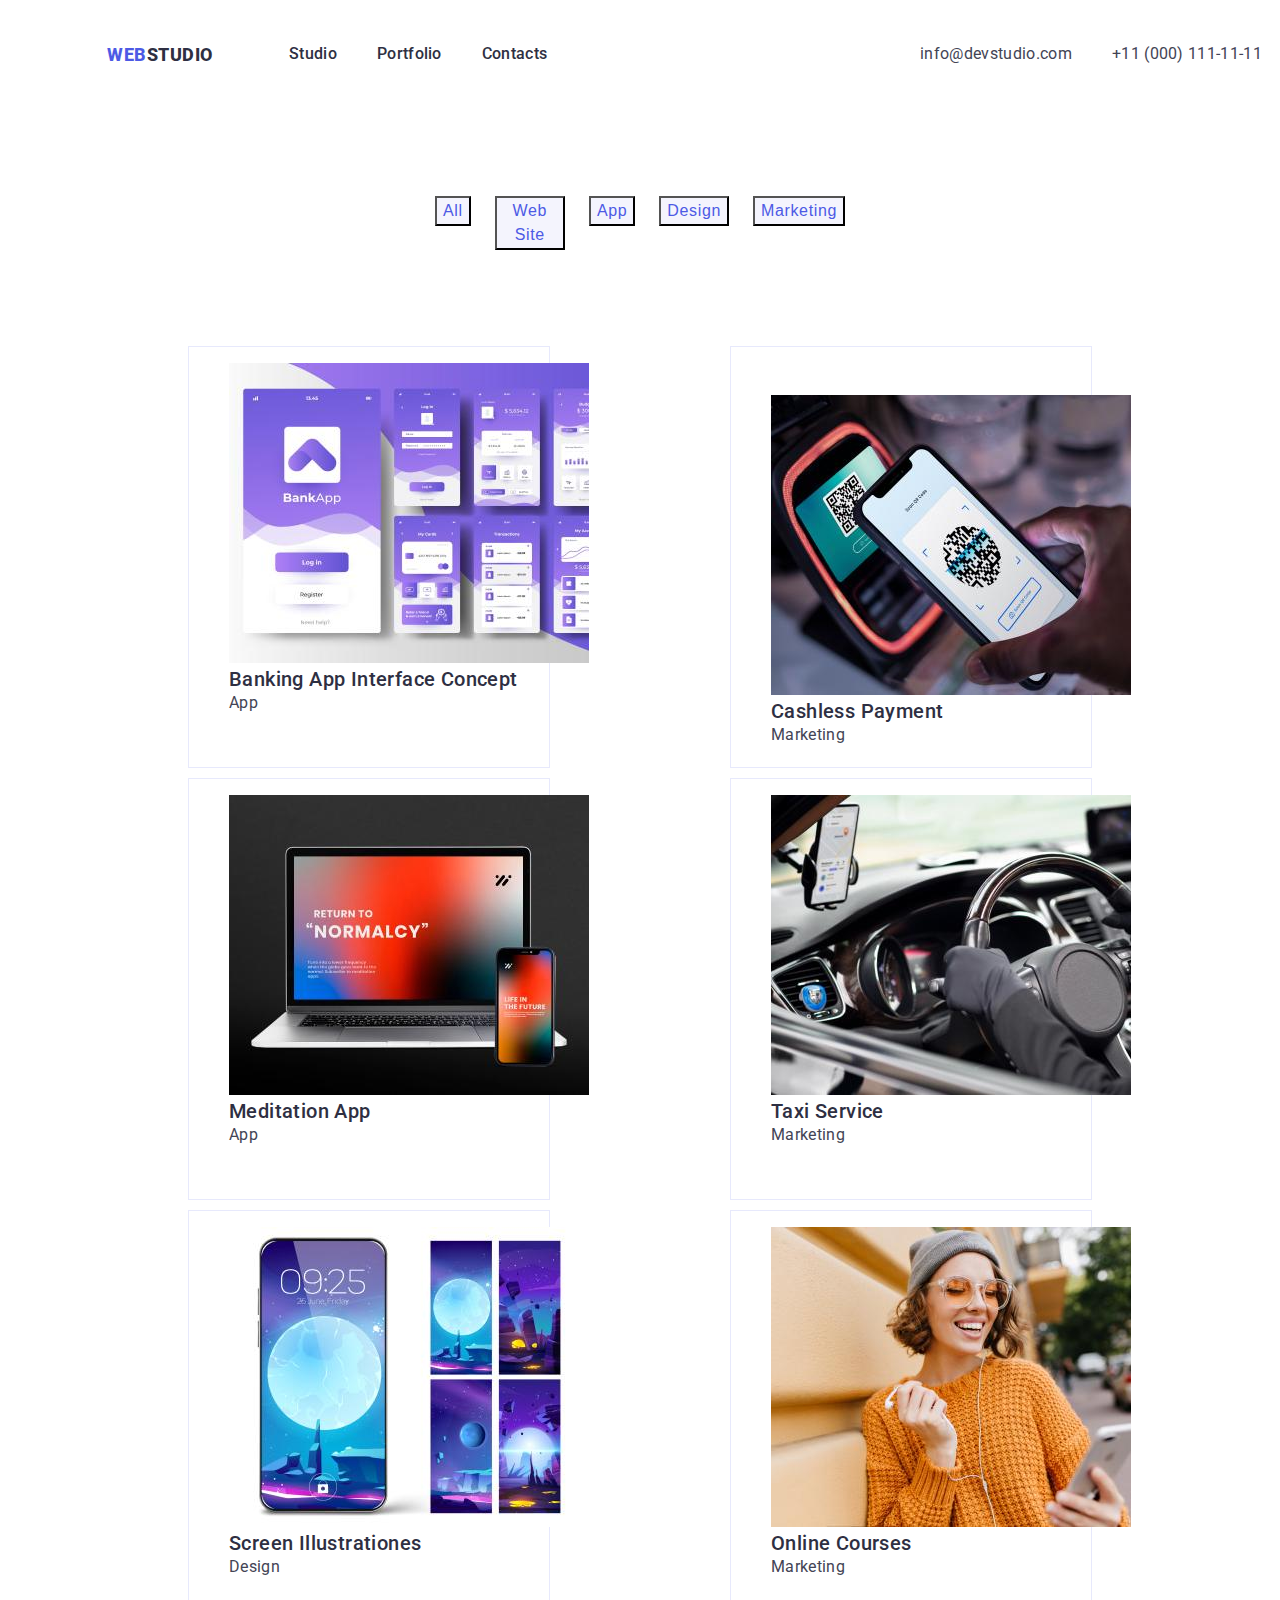
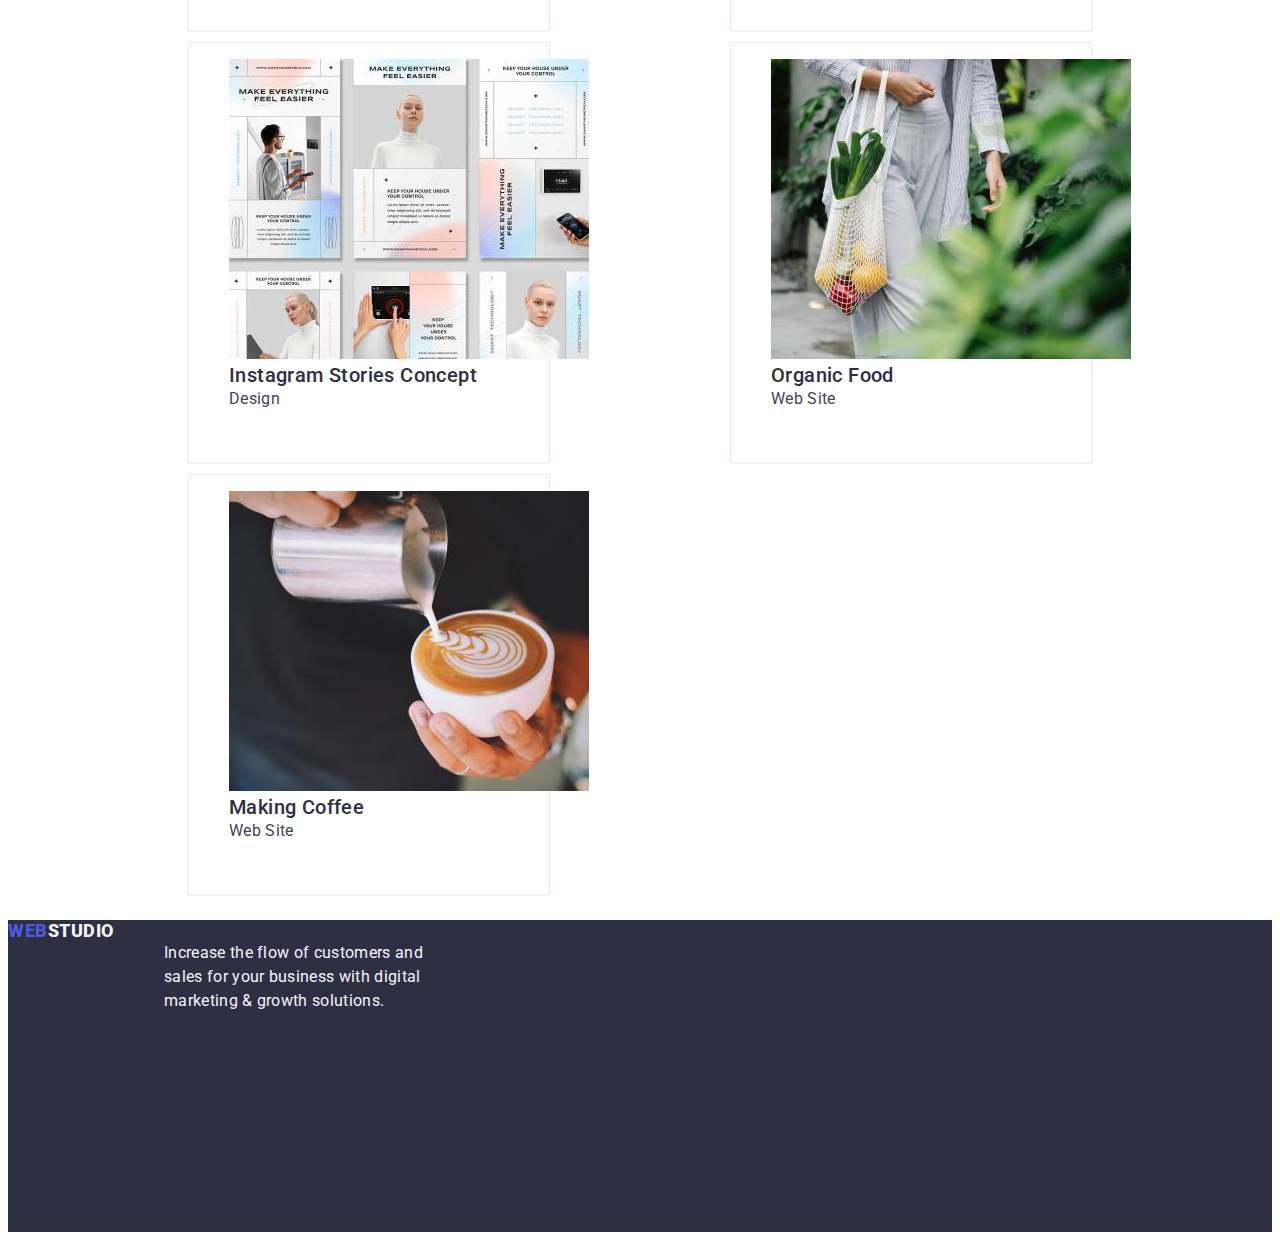
==== portfolio.html @ 7b876e6e "new hw" ====
<!DOCTYPE html>
<html lang="pl">
  <head>
    <meta charset="utf-8" />
    <meta name="description" content="Web Studio Page" />
    <title>WebStudio Portfolio</title>
    <link rel="preconnect" href="https://fonts.googleapis.com" />
    <link rel="preconnect" href="https://fonts.gstatic.com" crossorigin />
    <link
      href="https://fonts.googleapis.com/css2?family=Raleway:wght@800&family=Roboto:wght@400;500;700;900&display=swap"
      rel="stylesheet"
    />
    <link
      rel="stylesheet"
      href="https://cdnjs.cloudflare.com/ajax/libs/modern-normalize/2.0.0/modern-normalize.min.css"
      integrity="sha512-4xo8blKMVCiXpTaLzQSLSw3KFOVPWhm/TRtuPVc4WG6kUgjH6J03IBuG7JZPkcWMxJ5huwaBpOpnwYElP/m6wg=="
      crossorigin="anonymous"
      referrerpolicy="no-referrer"
    />
    <link rel="stylesheet" href="./css/styles.css" />
  </head>
  <body>
    <header class="page-header">
      <nav class="nav">
        <a href="./index.html" class="web-logo">
          <span>Web</span>
          <span class="studio-logo">Studio </span>
        </a>
        <ul class="list">
          <li>
            <a href="./index.html" class="link">Studio</a>
          </li>
          <li>
            <a href="./portfolio.html" class="link">Portfolio</a>
          </li>
          <li><a href="" class="link">Contacts</a></li>
        </ul>
      </nav>
      <nav>
        <ul class="list">
          <li>
            <a
              href="mailto:info@devstudio.com"
              target="_blank"
              class="nav-contact"
              >info@devstudio.com
            </a>
          </li>
          <li>
            <a href="tel:+11(000)1111111" class="nav-contact"
              >+11 (000) 111-11-11</a
            >
          </li>
        </ul>
      </nav>
    </header>
    <main>
      <section>
        <h1 class="main-header-portfolio">Portfolio</h1>
        <ul class="list-portfolio">
          <li>
            <button type="button" class="button-list">All</button>
          </li>
          <li>
            <button type="button" class="button-list">Web Site</button>
          </li>
          <li>
            <button type="button" class="button-list">App</button>
          </li>
          <li>
            <button type="button" class="button-list">Design</button>
          </li>
          <li>
            <button type="button" class="button-list">Marketing</button>
          </li>
        </ul>
      </section>
      <section>
        <h2 class="h2a">A</h2>
        <ul class="titles">
          <li class="cards-portfolio">
            <a href="./portfolio.html" class="link">
              <figure class="figure-portfolio">
                <img
                  src="images/bank-interface.jpg"
                  alt="Banking app interface"
                  width="360"
                  height="300"
                />
                <figcaption>
                  <h3 class="card-title-portfolio">
                    Banking App Interface Concept
                  </h3>
                  <p class="card-description">App</p>
                </figcaption>
              </figure>
            </a>
          </li>
          <li class="cards-portfolio">
            <a href="./portfolio.html" class="link"></a>
            <figure class="figure-portfolio">
              <img
                src="images/qr-scan-on-phone.jpg"
                alt="Qr scan opened in phone"
                width="360"
                height="300"
              />
              <figcaption>
                <h3 class="card-title-portfolio">Cashless Payment</h3>
                <p class="card-description">Marketing</p>
              </figcaption>
            </figure>
          </li>
          <li class="cards-portfolio">
            <a href="./portfolio.html" class="link">
              <figure class="figure-portfolio">
                <img
                  src="images/laptop.jpg"
                  alt="Opened laptop and phone on the same web page"
                  width="360"
                  height="300"
                />
                <figcaption>
                  <h3 class="card-title-portfolio">Meditation App</h3>
                  <p class="card-description">App</p>
                </figcaption>
              </figure>
            </a>
          </li>
          <li class="cards-portfolio">
            <a href="./portfolio.html" class="link">
              <figure class="figure-portfolio">
                <img
                  src="images/driving-wheel.jpg"
                  alt="Driver holding driving wheel and looking on GPS"
                  width="360"
                  height="300"
                />
                <figcaption>
                  <h3 class="card-title-portfolio">Taxi Service</h3>
                  <p class="card-description">Marketing</p>
                </figcaption>
              </figure>
            </a>
          </li>
          <li class="cards-portfolio">
            <a href="./portfolio.html" class="link">
              <figure class="figure-portfolio">
                <img
                  src="images/smartphone-luna.jpg"
                  alt="Some lunar wallpapers on smartphone"
                  width="360"
                  height="300"
                />
                <figcaption>
                  <h3 class="card-title-portfolio">Screen Illustrationes</h3>
                  <p class="card-description">Design</p>
                </figcaption>
              </figure>
            </a>
          </li>
          <li class="cards-portfolio">
            <a href="./portfolio.html" class="link">
              <figure class="figure-portfolio">
                <img
                  src="images/happy-woman.jpg"
                  alt="Happy woman listening to music in earphones on a street"
                  width="360"
                  height="300"
                />
                <figcaption>
                  <h3 class="card-title-portfolio">Online Courses</h3>
                  <p class="card-description">Marketing</p>
                </figcaption>
              </figure>
            </a>
          </li>
          <li class="cards-portfolio">
            <a href="./portfolio.html" class="link">
              <figure class="figure-portfolio">
                <img
                  src="images/house-safety-manual.jpg"
                  alt="Pages from house safety manual"
                  width="360"
                  height="300"
                />
                <figcaption>
                  <h3 class="card-title-portfolio">
                    Instagram Stories Concept
                  </h3>
                  <p class="card-description">Design</p>
                </figcaption>
              </figure>
            </a>
          </li>
          <li class="cards-portfolio">
            <a href="./portfolio.html" class="link">
              <figure class="figure-portfolio">
                <img
                  src="images/shopping-bag.jpg"
                  alt="Woman carrying shopping bag with vegetables"
                  width="360"
                  height="300"
                />
                <figcaption>
                  <h3 class="card-title-portfolio">Organic Food</h3>
                  <p class="card-description">Web Site</p>
                </figcaption>
              </figure>
            </a>
          </li>
          <li class="cards-portfolio">
            <a href="./portfolio.html" class="link">
              <figure class="figure-portfolio">
                <img
                  src="images/latte-art.jpg"
                  alt="Someone making latte art on a coffee"
                  width="360"
                  height="300"
                />
                <figcaption>
                  <h3 class="card-title-portfolio">Making Coffee</h3>
                  <p class="card-description">Web Site</p>
                </figcaption>
              </figure>
            </a>
          </li>
        </ul>
      </section>
    </main>
    <footer class="footer-background">
      <a href="./index.html" class="web-logo-footer"
        >Web<span class="studio-logo-footer">Studio</span>
      </a>
      <p class="footer-text">
        Increase the flow of customers and sales for your business with digital
        marketing & growth solutions.
      </p>
    </footer>
  </body>
</html>
---- css/styles.css ----
:root {
  --primaryfont: "Roboto", sans-serif;
  --primarycolor: #2e2f42;
  --whitecolor: #ffffff;
  --secondarycolor: #4d5ae5;
}
h1,
h2,
h3,
h4,
h5,
h6,
ul,
p {
  margin: 0;
  padding: 0;
  border: 0;
  font-size: 100%;
  font: inherit;
  vertical-align: baseline;
}
body {
  font-family: var(--primaryfont);
  color: #434455;
  background-color: var(--whitecolor);
}
ul,
ol,
a {
  list-style-type: none;
  text-decoration: none;
}
.page-header {
  /*  Making header.page-header a Flex-container and aligning elements  */
  display: flex;
  align-items: center;
  justify-content: space-between;
  padding: 10px;
  border-radius: 4px;
}
.nav .web-logo {
  color: var(--iris, #4d5ae5);
  font-family: "Raleway" sans-serif;
  font-size: 18px;
  font-style: normal;
  font-weight: 800;
  line-height: 21px;
  letter-spacing: 0.54px;
  text-transform: uppercase;
  width: 115px;
}
.studio-logo {
  color: var(--navyblue, #2e2f42);
  font-family: "Raleway" sans-serif;
  font-size: 18px;
  font-style: normal;
  font-weight: 800;
  line-height: 21px;
  letter-spacing: 0.54px;
  text-transform: uppercase;
  width: 71px;
}
.nav .list .link {
  font-family: inherit;
  font-size: 16px;
  line-height: 1.5;
  letter-spacing: 0.02em;
  color: #2e2f42;
  list-style: none;
  text-transform: none;
  font-weight: 500;
  text-decoration: none;
}
.nav .list .link:hover,
.nav .list .link:focus,
.nav .list .link:active {
  color: #404bbf;
}
.adress {
  font-style: normal;
}
.adress .link {
  font-size: 16px;
  line-height: 1.5;
  letter-spacing: 0.02em;
  color: inherit;
}
.adress .list .link:hover,
.adress .list .link:focus,
.adress .list .link:active {
  color: #404bbf;
}
.front-page {
  background-color: var(--primarycolor);
}
.header-main {
  color: var(--whitecolor);
  font-size: 56px;
  font-weight: 700;
  line-height: 1.07;
  letter-spacing: 0.02em;
  text-align: center;
}
.button {
  background-color: var(--secondarycolor);
  color: var(--whitecolor);
  font-size: 16px;
  font-weight: 500;
  line-height: 1.5;
  letter-spacing: 0.04em;
  cursor: pointer;
  font-family: "Roboto", sans-serif;
}
.button:hover,
.button:focus {
  background-color: #404bbf;
}
.card-title {
  color: var(--primarycolor);
  font-size: 20px;
  font-weight: 500;
  line-height: 1.2;
  letter-spacing: 0.02em;
}
.card-description {
  color: #434455;
  font-size: 16px;
  line-height: 1.5;
  letter-spacing: 0.02em;
}
.header-2 {
  color: var(--primarycolor);
  font-size: 36px;
  font-weight: 700;
  line-height: 1.11;
  letter-spacing: 0.02em;
  text-align: center;
  text-transform: capitalize;
}
.background-team {
  background-color: #f4f4fd;
}
.name {
  color: var(--navyblue, #2e2f42);
  text-align: center;
  font-family: "Roboto" sans-serif;
  font-size: 20px;
  font-style: normal;
  font-weight: 500;
  line-height: 24px;
  letter-spacing: 0.4px;
}
.description {
  color: var(--slate, #434455);
  text-align: center;
  font-family: "Roboto" sans-serif;
  font-size: 16px;
  font-style: normal;
  font-weight: 400;
  line-height: 24px;
  letter-spacing: 0.32px;
}
.list-image {
  background-color: #ffffff;
}
.footer-background {
  background-color: var(--primarycolor);
}
.web-logo-footer {
  color: var(--iris, #4d5ae5);
  font-family: "Raleway" sans-serif;
  font-size: 18px;
  font-style: normal;
  font-weight: 800;
  line-height: 21px;
  letter-spacing: 0.54px;
  text-transform: uppercase;
}
.studio-logo-footer {
  color: var(--cloud, #f4f4fd);
  font-family: "Raleway" sans-serif;
  font-size: 18px;
  font-style: normal;
  font-weight: 800;
  line-height: 21px;
  letter-spacing: 0.54px;
  text-transform: uppercase;
}
.footer-text {
  color: var(--cloud, #f4f4fd);
  font-family: "Roboto" sans-serif;
  font-size: 16px;
  font-style: normal;
  font-weight: 400;
  line-height: 24px;
  letter-spacing: 0.32px;
}
.button-list {
  background-color: #f4f4fd;
  color: var(--secondarycolor);
  text-align: center;
  font-weight: 500;
  font-size: 16px;
  line-height: 1.5;
  letter-spacing: 0.04em;
  cursor: pointer;
  font-family: "Roboto" sans-serif;
}
.button-list:hover,
.button-list:focus,
.button-list:active {
  background-color: #404bbf;
  color: var(--whitecolor);
}
.list .link {
  text-decoration: none;
  color: inherit;
}
.card-title-portfolio {
  color: var(--navyblue, #2e2f42);
  font-family: "Roboto" sans-serif;
  font-size: 20px;
  font-style: normal;
  font-weight: 500;
  line-height: 24px;
  letter-spacing: 0.4px;
}
.nav-contact {
  color: var(--slate, #434455);
  font-family: Roboto;
  font-size: 16px;
  font-style: normal;
  font-weight: 400;
  line-height: 24px;
  letter-spacing: 0.32px;
}
.nav-contact:hover {
  background-color: #404bbf;
  color: var(--whitecolor);
}

.list {
  display: inline-flex;
  align-items: flex-start;
  gap: 40px;
}
.cointainer {
  width: 1440px;
  margin: 0 auto;
  padding: 0 15px;
}
header {
  display: flex;
  max-width: 1440px;
  height: 72px;
  justify-content: center;
  align-items: center;
  flex-shrink: 0;
}
.web-logo {
  display: flex;
  justify-content: flex-end;
  align-items: baseline;
  width: 44px;
  padding-top: 24px;
  padding-bottom: 24px;
}
.studio-logo {
  display: flex;
  justify-content: flex-start;
  align-items: baseline;
  width: 71px;
  padding-top: 24px;
  padding-bottom: 24px;
  margin-right: 76px;
}
.nav {
  display: flex;
  align-items: center;
  justify-content: space-between;
  flex-wrap: nowrap;
  height: 24px;
  align-items: center;
  flex-shrink: 0;
  margin-left: 156px;
}
.cards {
  display: flex;
  align-items: center;
  justify-content: flex-start;
  flex-wrap: nowrap;
  margin-left: 76px;
  margin-right: 332px;
}
.nav-contact {
  display: flex;
  align-items: center;
  justify-content: space-between;
  flex-wrap: nowrap;
}

.header-main {
  display: flex;
  width: 496px;
  text-align: center;
  justify-content: center;
  flex-wrap: nowrap;
  align-items: center;
  margin-left: 472px;
  margin-right: 472px;
  padding-top: 188px;
}
.button {
  display: inline-flex;
  padding: 16px 32px;
  align-items: flex-start;
  box-shadow: 0px 4px 4px 0px rgba(0, 0, 0, 0.15);
  margin: 48px 635px 188px 636px;
}
.features {
  width: 1128px;
  height: 104px;
  flex-shrink: 0;
  margin: 120px 156px;
}
.card-title {
  display: flex;
  width: 264px;
  flex-direction: column;
  align-items: flex-start;
  gap: 8px;
}
.header {
  display: flex;
  width: auto;
  height: auto;
  justify-content: center;
  align-items: center;
  flex-shrink: 0;
}
.front-page {
  width: 100%;
  height: 600px;
  flex-shrink: 0;
}
.footer-background {
  width: auto;
  height: 312px;
  flex-shrink: 0;
}
.card-title {
  display: flex;
  width: 264px;
  flex-direction: column;
  align-items: flex-start;
  gap: 8px;
  padding: 24px;
  margin: auto;
}
.midle-section {
  margin: 120px 156px;
}
.header-2 {
  display: flex;
  justify-content: center;
  align-items: center;
  margin-top: 120px;
  margin-bottom: 72px;
}
.items {
  display: inline-flex;
  flex-direction: column;
  align-items: flex-start;
  margin: auto;
}
.img {
  padding: 24px;
}
.card-image {
  display: inline-flex;
  padding-bottom: 0px;
  flex-direction: column;
  justify-content: center;
  align-items: center;
  width: auto;
  gap: 32px;
  margin-top: 72px;
  margin-bottom: 120px;
}

.footer-text {
  width: 264px;
  margin-left: 156px;
  display: flex;
  height: auto;
  justify-content: flex-start;
  align-items: flex-start;
}

.main-header-portfolio {
  display: none;
}
.list-portfolio {
  display: inline-flex;
  align-items: flex-start;
  gap: 24px;
  margin: 96px 427px 72px;
}
.h2a {
  display: none;
}

ul.titles {
  display: flex;
  flex-wrap: wrap;
  gap: 10px;
  margin-left: 156px;
  margin-right: 156px;
  justify-content: space-between;
  padding: 24px;
  align-content: space-between;
}
.cards-portfolio {
  display: flex;
  width: 360px;
  height: 420px;
  padding-bottom: 0px;
  flex-direction: column;
  align-items: flex-start;
  flex-wrap: wrap;
  gap: 32px;
  flex-basis: ((100% - 24px)/3);
  flex-shrink: 0;
  border: 1px solid var(--cornflower, #e7e9fc);
  background: var(--white, #fff);
}
.figure-portfolio {
  justify-content: center;
  align-items: flex-start;
}
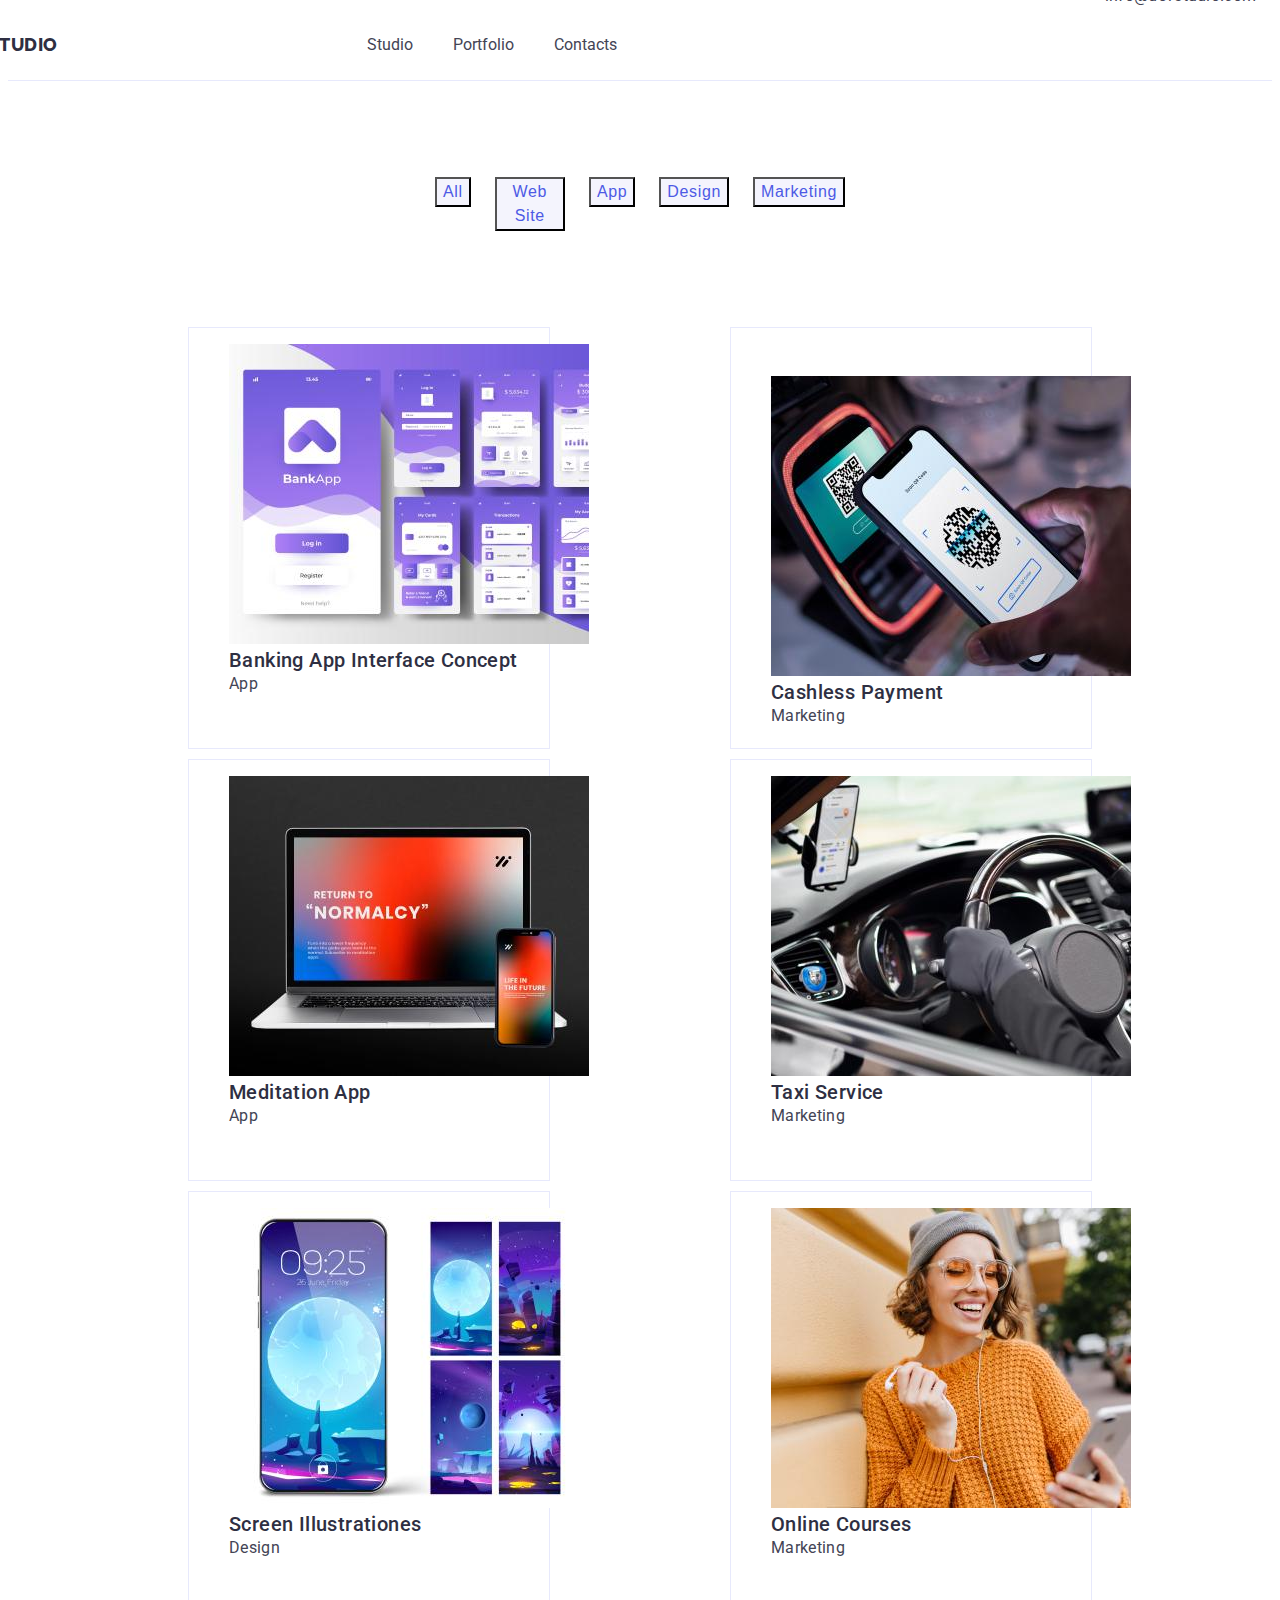
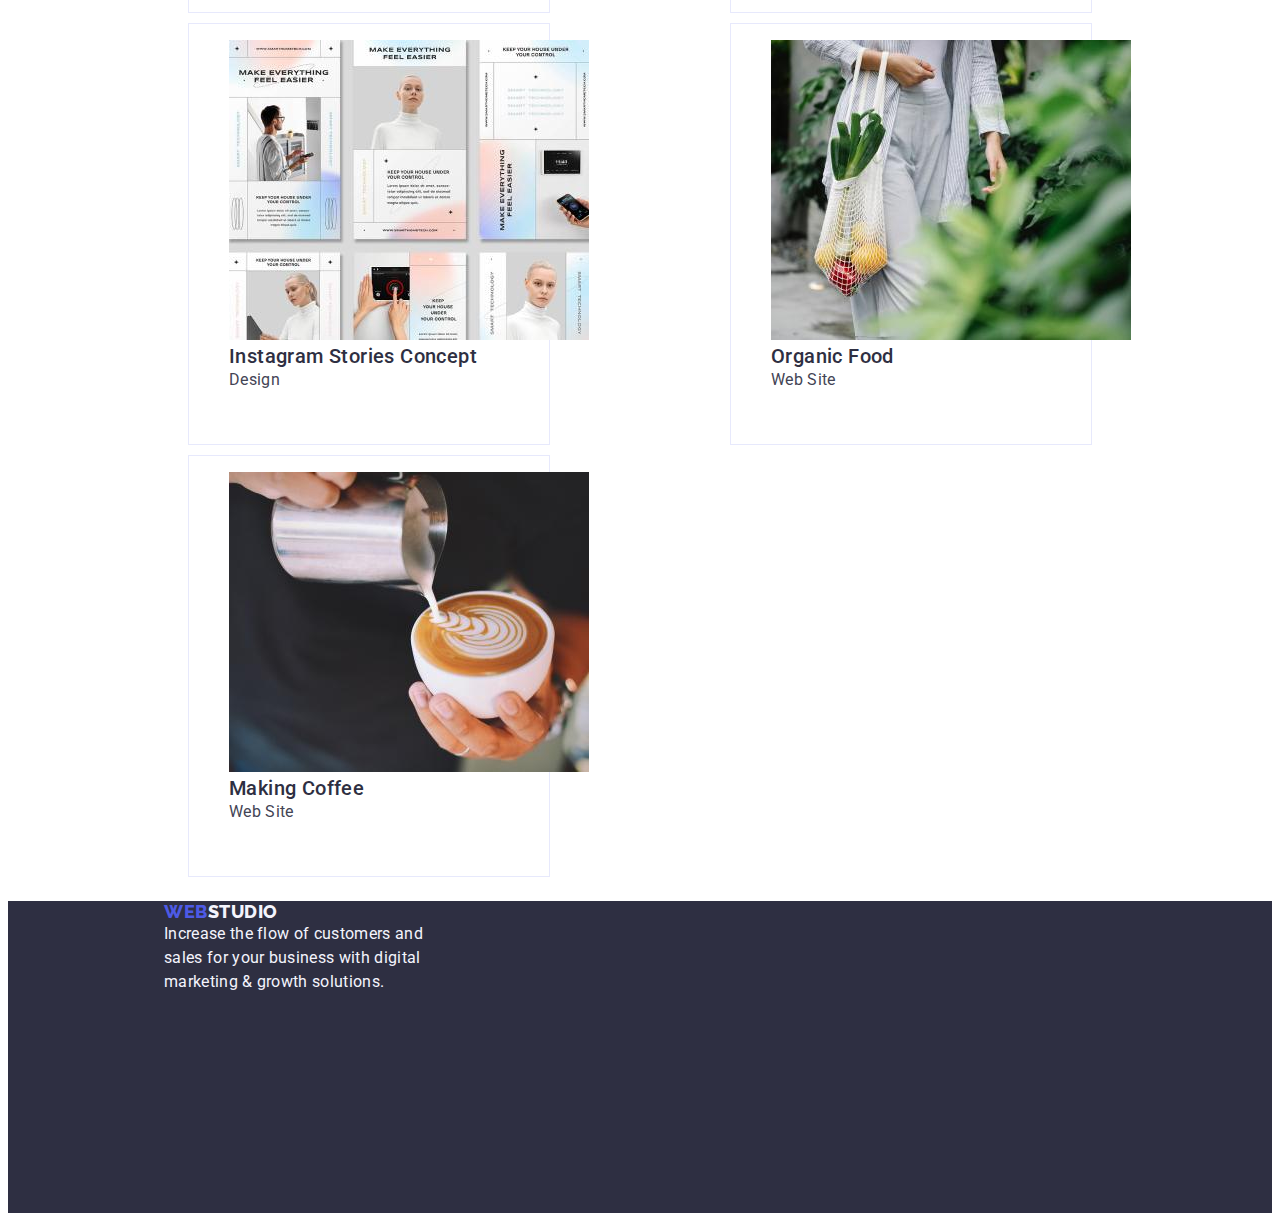
==== commit 79b5a1a6: "new hw" ====
--- a/portfolio.html
+++ b/portfolio.html
@@ -20,39 +20,45 @@
     <link rel="stylesheet" href="./css/styles.css" />
   </head>
   <body>
-    <header class="page-header">
-      <nav class="nav">
-        <a href="./index.html" class="web-logo">
-          <span>Web</span>
-          <span class="studio-logo">Studio </span>
-        </a>
-        <ul class="list">
-          <li>
-            <a href="./index.html" class="link">Studio</a>
-          </li>
-          <li>
-            <a href="./portfolio.html" class="link">Portfolio</a>
-          </li>
-          <li><a href="" class="link">Contacts</a></li>
-        </ul>
-      </nav>
-      <nav>
-        <ul class="list">
-          <li>
-            <a
-              href="mailto:info@devstudio.com"
-              target="_blank"
-              class="nav-contact"
-              >info@devstudio.com
-            </a>
-          </li>
-          <li>
-            <a href="tel:+11(000)1111111" class="nav-contact"
-              >+11 (000) 111-11-11</a
-            >
-          </li>
-        </ul>
-      </nav>
+    <header>
+      <div class="container-page-header">
+        <address>
+        <nav class="nav">
+          <a href="./index.html" class="web-logo"
+            ><span>Web</span>
+            <span class="studio-logo">Studio </span>
+          </a>
+          </div>
+          
+          <div class="cards">
+          <ul class="list">
+            <li>
+              <a href="./index.html" class="link">Studio</a>
+            </li>
+            <li>
+              <a href="./portfolio.html" class="link">Portfolio</a>
+            </li>
+            <li><a href="" class="link">Contacts</a></li>
+          </ul>
+          </div>
+        </nav>
+          <ul class="list">
+            <li>
+              <a
+                href="mailto:info@devstudio.com"
+                target="_blank"
+                class="nav-contact"
+                >info@devstudio.com
+              </a>
+            </li>
+            <li>
+              <a href="tel:+11(000)1111111" class="nav-contact"
+                >+11 (000) 111-11-11</a
+              >
+            </li>
+          </ul>
+        </div>
+      </address>
     </header>
     <main>
       <section>
--- a/css/styles.css
+++ b/css/styles.css
@@ -30,35 +30,38 @@
   list-style-type: none;
   text-decoration: none;
 }
+header {
+  display: flex;
+  height: 72px;
+  justify-content: center;
+  align-items: center;
+  flex-shrink: 0;
+  border-bottom: 1px solid #e7e9fc;
+}
 .page-header {
-  /*  Making header.page-header a Flex-container and aligning elements  */
   display: flex;
   align-items: center;
   justify-content: space-between;
-  padding: 10px;
-  border-radius: 4px;
 }
 .nav .web-logo {
   color: var(--iris, #4d5ae5);
-  font-family: "Raleway" sans-serif;
+  font-family: "Raleway", sans-serif;
   font-size: 18px;
   font-style: normal;
   font-weight: 800;
-  line-height: 21px;
+  line-height: 1.5;
   letter-spacing: 0.54px;
   text-transform: uppercase;
-  width: 115px;
 }
 .studio-logo {
   color: var(--navyblue, #2e2f42);
-  font-family: "Raleway" sans-serif;
+  font-family: "Raleway", sans-serif;
   font-size: 18px;
   font-style: normal;
   font-weight: 800;
-  line-height: 21px;
+  line-height: 1.5;
   letter-spacing: 0.54px;
   text-transform: uppercase;
-  width: 71px;
 }
 .nav .list .link {
   font-family: inherit;
@@ -143,7 +146,7 @@
 .name {
   color: var(--navyblue, #2e2f42);
   text-align: center;
-  font-family: "Roboto" sans-serif;
+  font-family: "Roboto", sans-serif;
   font-size: 20px;
   font-style: normal;
   font-weight: 500;
@@ -153,7 +156,7 @@
 .description {
   color: var(--slate, #434455);
   text-align: center;
-  font-family: "Roboto" sans-serif;
+  font-family: "Roboto", sans-serif;
   font-size: 16px;
   font-style: normal;
   font-weight: 400;
@@ -168,17 +171,18 @@
 }
 .web-logo-footer {
   color: var(--iris, #4d5ae5);
-  font-family: "Raleway" sans-serif;
+  font-family: "Raleway", sans-serif;
   font-size: 18px;
   font-style: normal;
   font-weight: 800;
   line-height: 21px;
   letter-spacing: 0.54px;
   text-transform: uppercase;
+  margin-left: 156px;
 }
 .studio-logo-footer {
   color: var(--cloud, #f4f4fd);
-  font-family: "Raleway" sans-serif;
+  font-family: "Raleway", sans-serif;
   font-size: 18px;
   font-style: normal;
   font-weight: 800;
@@ -188,7 +192,7 @@
 }
 .footer-text {
   color: var(--cloud, #f4f4fd);
-  font-family: "Roboto" sans-serif;
+  font-family: "Roboto", sans-serif;
   font-size: 16px;
   font-style: normal;
   font-weight: 400;
@@ -235,35 +239,23 @@
   letter-spacing: 0.32px;
 }
 .nav-contact:hover {
-  background-color: #404bbf;
-  color: var(--whitecolor);
+  color: #404bbf;
 }
 
 .list {
-  display: inline-flex;
-  align-items: flex-start;
+  display: flex;
   gap: 40px;
-}
-.cointainer {
-  width: 1440px;
+  margin-left: 156px;
+}
+.container {
+  width: 1158px;
   margin: 0 auto;
   padding: 0 15px;
 }
-header {
-  display: flex;
-  max-width: 1440px;
-  height: 72px;
-  justify-content: center;
-  align-items: center;
-  flex-shrink: 0;
-}
+
 .web-logo {
   display: flex;
-  justify-content: flex-end;
   align-items: baseline;
-  width: 44px;
-  padding-top: 24px;
-  padding-bottom: 24px;
 }
 .studio-logo {
   display: flex;
@@ -277,12 +269,6 @@
 .nav {
   display: flex;
   align-items: center;
-  justify-content: space-between;
-  flex-wrap: nowrap;
-  height: 24px;
-  align-items: center;
-  flex-shrink: 0;
-  margin-left: 156px;
 }
 .cards {
   display: flex;
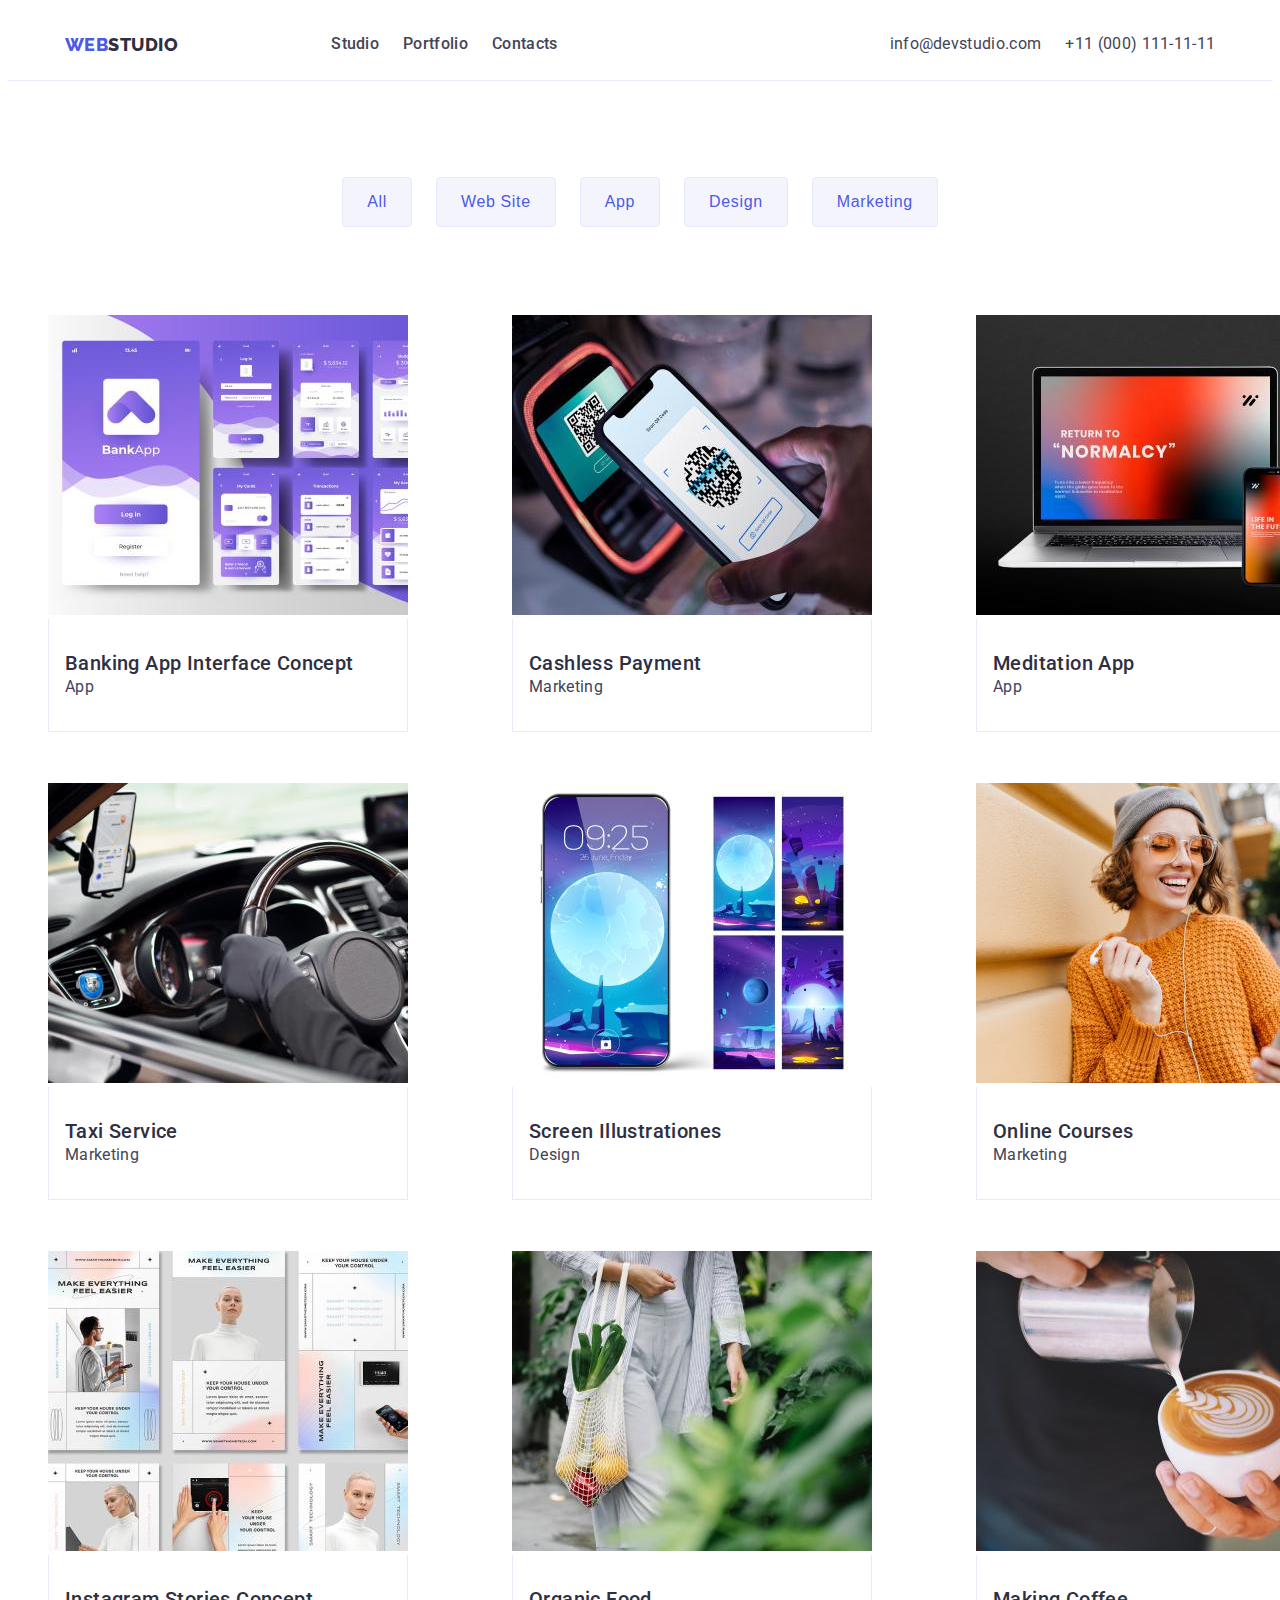
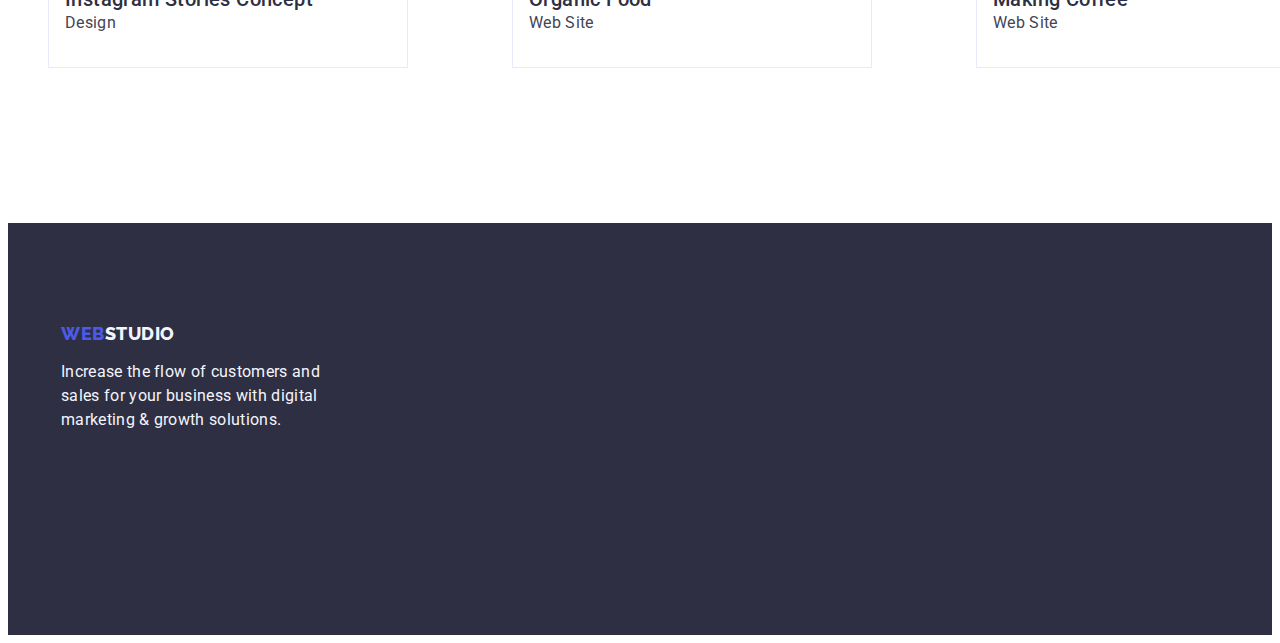
==== commit 69c181d3: "new hw" ====
--- a/portfolio.html
+++ b/portfolio.html
@@ -63,29 +63,30 @@
     <main>
       <section>
         <h1 class="main-header-portfolio">Portfolio</h1>
+        <div class="container">
         <ul class="list-portfolio">
           <li>
-            <button type="button" class="button-list">All</button>
-          </li>
-          <li>
-            <button type="button" class="button-list">Web Site</button>
-          </li>
-          <li>
-            <button type="button" class="button-list">App</button>
-          </li>
-          <li>
-            <button type="button" class="button-list">Design</button>
-          </li>
-          <li>
-            <button type="button" class="button-list">Marketing</button>
+            <button type="button" class="button-list-portfolio">All</button>
+          </li>
+          <li>
+            <button type="button" class="button-list-portfolio">Web Site</button>
+          </li>
+          <li>
+            <button type="button" class="button-list-portfolio">App</button>
+          </li>
+          <li>
+            <button type="button" class="button-list-portfolio">Design</button>
+          </li>
+          <li>
+            <button type="button" class="button-list-portfolio">Marketing</button>
           </li>
         </ul>
+        </div>
       </section>
-      <section>
+      <section class="images-portfolio">
         <h2 class="h2a">A</h2>
         <ul class="titles">
           <li class="cards-portfolio">
-            <a href="./portfolio.html" class="link">
               <figure class="figure-portfolio">
                 <img
                   src="images/bank-interface.jpg"
@@ -94,16 +95,16 @@
                   height="300"
                 />
                 <figcaption>
+                  <div class="project-names">
                   <h3 class="card-title-portfolio">
                     Banking App Interface Concept
                   </h3>
                   <p class="card-description">App</p>
-                </figcaption>
-              </figure>
-            </a>
-          </li>
-          <li class="cards-portfolio">
-            <a href="./portfolio.html" class="link"></a>
+                  </div>
+                </figcaption>
+              </figure>
+          </li>
+          <li class="cards-portfolio">
             <figure class="figure-portfolio">
               <img
                 src="images/qr-scan-on-phone.jpg"
@@ -112,13 +113,14 @@
                 height="300"
               />
               <figcaption>
+                <div class="project-names">
                 <h3 class="card-title-portfolio">Cashless Payment</h3>
                 <p class="card-description">Marketing</p>
+                </div>
               </figcaption>
             </figure>
           </li>
           <li class="cards-portfolio">
-            <a href="./portfolio.html" class="link">
               <figure class="figure-portfolio">
                 <img
                   src="images/laptop.jpg"
@@ -127,14 +129,16 @@
                   height="300"
                 />
                 <figcaption>
+                  <div class="project-names">
                   <h3 class="card-title-portfolio">Meditation App</h3>
                   <p class="card-description">App</p>
-                </figcaption>
-              </figure>
-            </a>
-          </li>
-          <li class="cards-portfolio">
-            <a href="./portfolio.html" class="link">
+                  </div>
+                </figcaption>
+              </figure>
+          </li>
+          </ul>
+          <ul class="titles">
+          <li class="cards-portfolio">
               <figure class="figure-portfolio">
                 <img
                   src="images/driving-wheel.jpg"
@@ -143,14 +147,14 @@
                   height="300"
                 />
                 <figcaption>
+                  <div class="project-names">
                   <h3 class="card-title-portfolio">Taxi Service</h3>
                   <p class="card-description">Marketing</p>
-                </figcaption>
-              </figure>
-            </a>
-          </li>
-          <li class="cards-portfolio">
-            <a href="./portfolio.html" class="link">
+                  </div>
+                </figcaption>
+              </figure>
+          </li>
+          <li class="cards-portfolio">
               <figure class="figure-portfolio">
                 <img
                   src="images/smartphone-luna.jpg"
@@ -159,14 +163,14 @@
                   height="300"
                 />
                 <figcaption>
+                  <div class="project-names">
                   <h3 class="card-title-portfolio">Screen Illustrationes</h3>
                   <p class="card-description">Design</p>
-                </figcaption>
-              </figure>
-            </a>
-          </li>
-          <li class="cards-portfolio">
-            <a href="./portfolio.html" class="link">
+                  </div>
+                </figcaption>
+              </figure>
+          </li>
+          <li class="cards-portfolio">
               <figure class="figure-portfolio">
                 <img
                   src="images/happy-woman.jpg"
@@ -175,14 +179,16 @@
                   height="300"
                 />
                 <figcaption>
+                  <div class="project-names">
                   <h3 class="card-title-portfolio">Online Courses</h3>
                   <p class="card-description">Marketing</p>
-                </figcaption>
-              </figure>
-            </a>
-          </li>
-          <li class="cards-portfolio">
-            <a href="./portfolio.html" class="link">
+                  </div>
+                </figcaption>
+              </figure>
+          </li>
+          </ul>
+          <ul class="titles">
+          <li class="cards-portfolio">
               <figure class="figure-portfolio">
                 <img
                   src="images/house-safety-manual.jpg"
@@ -191,16 +197,16 @@
                   height="300"
                 />
                 <figcaption>
+                  <div class="project-names">
                   <h3 class="card-title-portfolio">
                     Instagram Stories Concept
                   </h3>
                   <p class="card-description">Design</p>
-                </figcaption>
-              </figure>
-            </a>
-          </li>
-          <li class="cards-portfolio">
-            <a href="./portfolio.html" class="link">
+                  </div>
+                </figcaption>
+              </figure>
+          </li>
+          <li class="cards-portfolio">
               <figure class="figure-portfolio">
                 <img
                   src="images/shopping-bag.jpg"
@@ -209,14 +215,14 @@
                   height="300"
                 />
                 <figcaption>
+                  <div class="project-names">
                   <h3 class="card-title-portfolio">Organic Food</h3>
                   <p class="card-description">Web Site</p>
-                </figcaption>
-              </figure>
-            </a>
-          </li>
-          <li class="cards-portfolio">
-            <a href="./portfolio.html" class="link">
+                  </div>
+                </figcaption>
+              </figure>
+          </li>
+          <li class="cards-portfolio">
               <figure class="figure-portfolio">
                 <img
                   src="images/latte-art.jpg"
@@ -225,23 +231,26 @@
                   height="300"
                 />
                 <figcaption>
+                  <div class="project-names">
                   <h3 class="card-title-portfolio">Making Coffee</h3>
                   <p class="card-description">Web Site</p>
-                </figcaption>
-              </figure>
-            </a>
+                  </div>
+                </figcaption>
+              </figure>
           </li>
         </ul>
       </section>
     </main>
     <footer class="footer-background">
-      <a href="./index.html" class="web-logo-footer"
-        >Web<span class="studio-logo-footer">Studio</span>
-      </a>
-      <p class="footer-text">
-        Increase the flow of customers and sales for your business with digital
-        marketing & growth solutions.
-      </p>
+      <div class="container">
+        <a href="./index.html" class="web-logo-footer"
+          >Web<span class="studio-logo-footer">Studio</span>
+        </a>
+        <p class="footer-text">
+          Increase the flow of customers and sales for your business with
+          digital marketing & growth solutions.
+        </p>
+      </div>
     </footer>
   </body>
 </html>
--- a/css/styles.css
+++ b/css/styles.css
@@ -3,6 +3,12 @@
   --primarycolor: #2e2f42;
   --whitecolor: #ffffff;
   --secondarycolor: #4d5ae5;
+}
+html {
+  overflow: auto;
+  box-sizing: border-box;
+  max-width: 1440px;
+  margin: auto;
 }
 h1,
 h2,
@@ -93,6 +99,12 @@
 .adress .list .link:active {
   color: #404bbf;
 }
+.link {
+  font-size: 16px;
+  font-weight: 500;
+  line-height: 1.5;
+  letter-spacing: 0.32px;
+}
 .front-page {
   background-color: var(--primarycolor);
 }
@@ -140,6 +152,12 @@
   text-align: center;
   text-transform: capitalize;
 }
+.middle-section-images {
+  display: flex;
+  justify-content: center;
+  gap: 24px;
+  padding-bottom: 120px;
+}
 .background-team {
   background-color: #f4f4fd;
 }
@@ -178,7 +196,6 @@
   line-height: 21px;
   letter-spacing: 0.54px;
   text-transform: uppercase;
-  margin-left: 156px;
 }
 .studio-logo-footer {
   color: var(--cloud, #f4f4fd);
@@ -242,11 +259,6 @@
   color: #404bbf;
 }
 
-.list {
-  display: flex;
-  gap: 40px;
-  margin-left: 156px;
-}
 .container {
   width: 1158px;
   margin: 0 auto;
@@ -289,19 +301,26 @@
   display: flex;
   width: 496px;
   text-align: center;
-  justify-content: center;
+  font-size: 56px;
+  letter-spacing: 1.12px;
+  font-family: inherit;
+  justify-content: center;
+  width: 496px;
+  margin: 0 auto;
+  margin-bottom: 48px;
   flex-wrap: nowrap;
   align-items: center;
-  margin-left: 472px;
-  margin-right: 472px;
   padding-top: 188px;
 }
 .button {
   display: inline-flex;
   padding: 16px 32px;
+  gap: 10px;
+  border: 4px;
   align-items: flex-start;
   box-shadow: 0px 4px 4px 0px rgba(0, 0, 0, 0.15);
-  margin: 48px 635px 188px 636px;
+  margin: auto;
+  white-space: nowrap;
 }
 .features {
   width: 1128px;
@@ -324,15 +343,23 @@
   align-items: center;
   flex-shrink: 0;
 }
+.list {
+  display: flex;
+  gap: 24px;
+  margin: 0;
+  padding-left: 0;
+}
 .front-page {
   width: 100%;
   height: 600px;
   flex-shrink: 0;
+  text-align: center;
 }
 .footer-background {
   width: auto;
   height: 312px;
   flex-shrink: 0;
+  padding-top: 100px;
 }
 .card-title {
   display: flex;
@@ -350,8 +377,13 @@
   display: flex;
   justify-content: center;
   align-items: center;
-  margin-top: 120px;
+  padding-top: 120px;
   margin-bottom: 72px;
+}
+.person-list {
+  display: inline-flex;
+  justify-content: center;
+  gap: 24px;
 }
 .items {
   display: inline-flex;
@@ -368,59 +400,87 @@
   flex-direction: column;
   justify-content: center;
   align-items: center;
-  width: auto;
+  height: 348px;
+  width: 264px;
   gap: 32px;
   margin-top: 72px;
   margin-bottom: 120px;
-}
-
+  background-color: var(--white, #ffffff);
+  border-radius: 0px 0px 4px 4px;
+  box-shadow: 0px 2px 1px 0px rgba(46, 47, 66, 0.08),
+    0px 1px 1px 0px rgba(46, 47, 66, 0.16),
+    0px 1px 6px 0px rgba(46, 47, 66, 0.08);
+}
+
+.card-content {
+  padding-top: 32px;
+  padding-bottom: 32px;
+  text-align: center;
+  gap: 8px;
+}
 .footer-text {
+  color: var(--cloud, #f4f4fd);
+  font-size: 16px;
+  line-height: 1.5;
+  letter-spacing: 0.32px;
   width: 264px;
-  margin-left: 156px;
-  display: flex;
-  height: auto;
-  justify-content: flex-start;
-  align-items: flex-start;
+  margin: 0;
+  padding-top: 16px;
+  padding-bottom: 100px;
 }
 
 .main-header-portfolio {
   display: none;
 }
 .list-portfolio {
-  display: inline-flex;
+  display: flex;
+  justify-content: center;
   align-items: flex-start;
   gap: 24px;
-  margin: 96px 427px 72px;
+  margin-bottom: 72px;
+}
+.button-list-portfolio {
+  display: flex;
+  padding: 12px 24px;
+  align-items: center;
+  border-radius: 4px;
+  border: 1px solid var(--cornflower, #e7e9fc);
+  color: var(--iris, #4d5ae5);
+  line-height: 1.5;
+  font-size: 16px;
+  font-weight: 500;
+  letter-spacing: 0.64px;
+  background: var(--cloud, #f4f4fd);
+  margin-top: 96px;
 }
 .h2a {
   display: none;
 }
-
-ul.titles {
-  display: flex;
-  flex-wrap: wrap;
-  gap: 10px;
-  margin-left: 156px;
-  margin-right: 156px;
-  justify-content: space-between;
-  padding: 24px;
-  align-content: space-between;
-}
-.cards-portfolio {
-  display: flex;
+.images-portfolio {
+  margin-top: -120px;
+  padding-top: 120px;
+  padding-bottom: 120px;
+}
+
+.titles {
+  padding-bottom: 48px;
+  display: flex;
+  gap: 24px;
+}
+
+.figure-portfolio {
+  display: block;
+  justify-content: center;
+  align-items: flex-start;
   width: 360px;
-  height: 420px;
-  padding-bottom: 0px;
-  flex-direction: column;
-  align-items: flex-start;
-  flex-wrap: wrap;
-  gap: 32px;
-  flex-basis: ((100% - 24px)/3);
-  flex-shrink: 0;
-  border: 1px solid var(--cornflower, #e7e9fc);
+  height: 388px;
+}
+.project-names {
+  gap: 8px;
+  padding: 32px 16px;
+  border-top: 0;
+  border-left: 1px solid var(--cornflower, #e7e9fc);
+  border-bottom: 1px solid var(--cornflower, #e7e9fc);
+  border-right: 1px solid var(--cornflower, #e7e9fc);
   background: var(--white, #fff);
 }
-.figure-portfolio {
-  justify-content: center;
-  align-items: flex-start;
-}
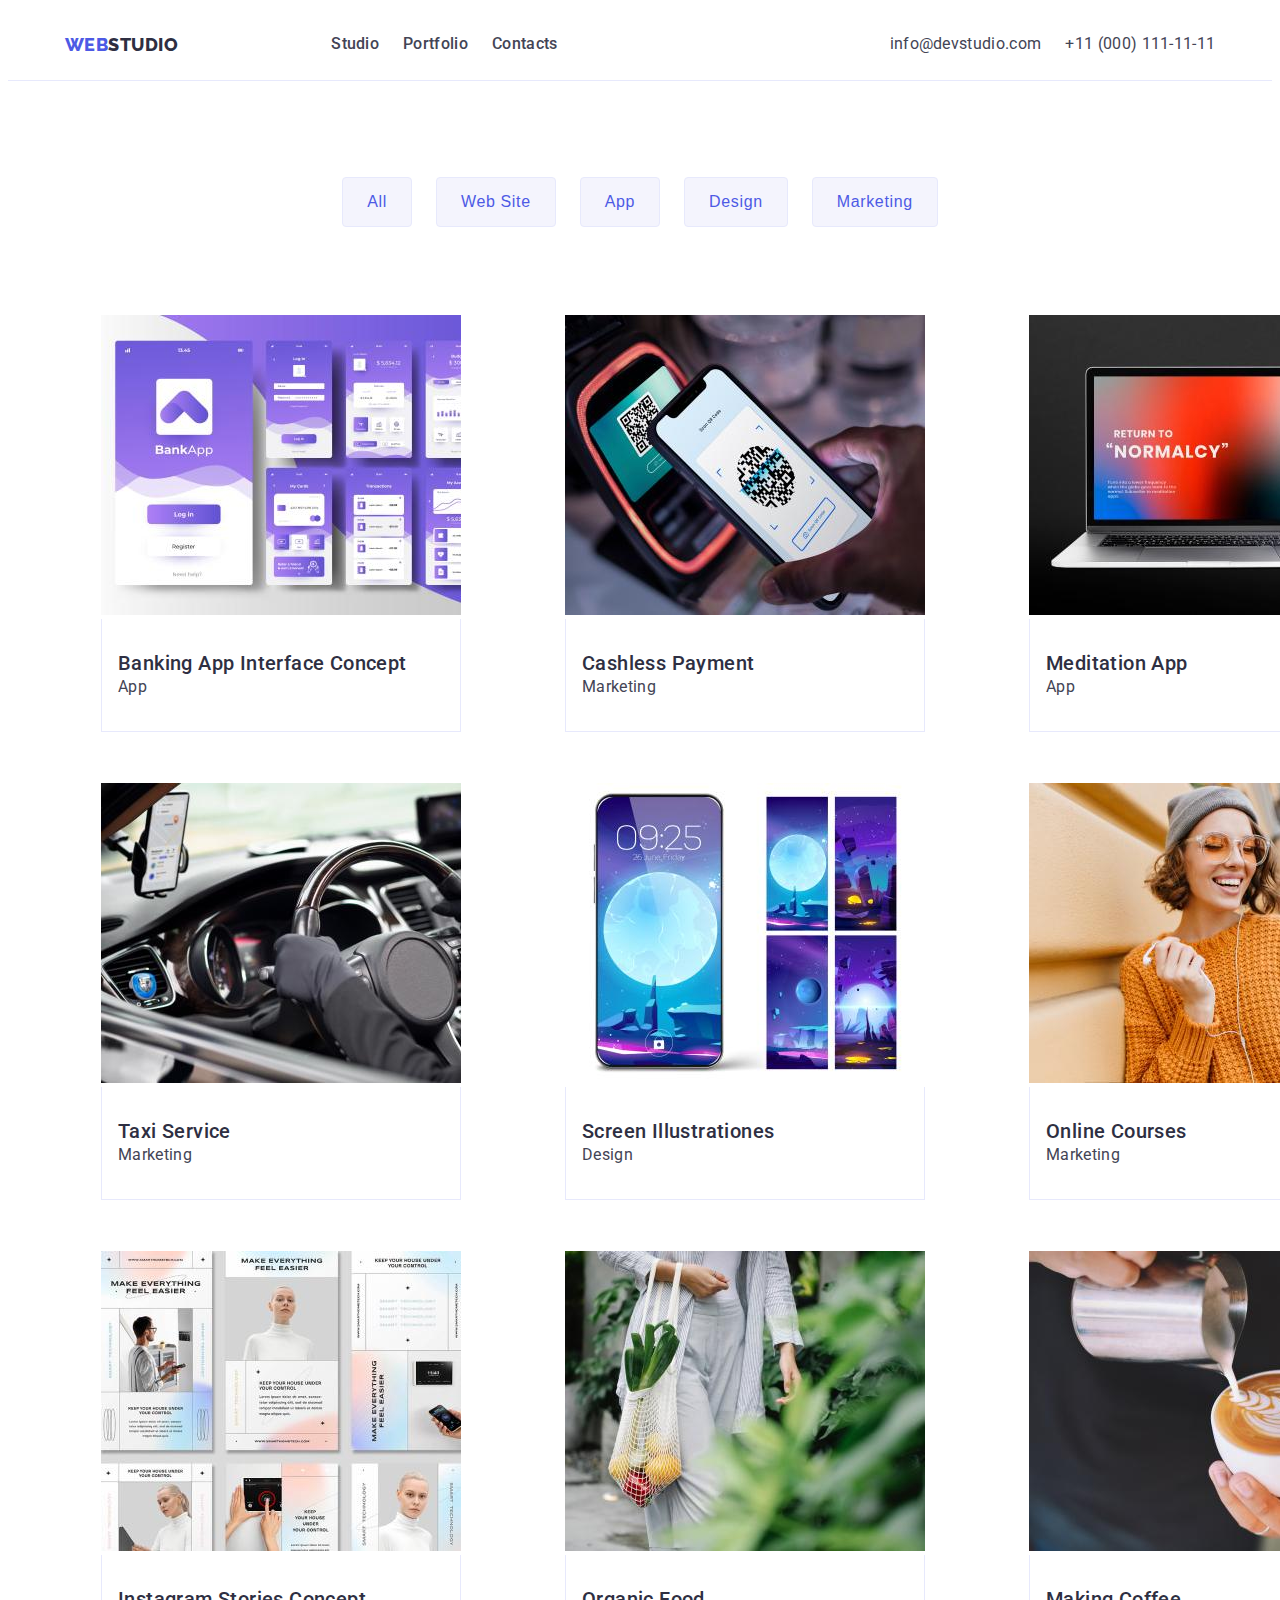
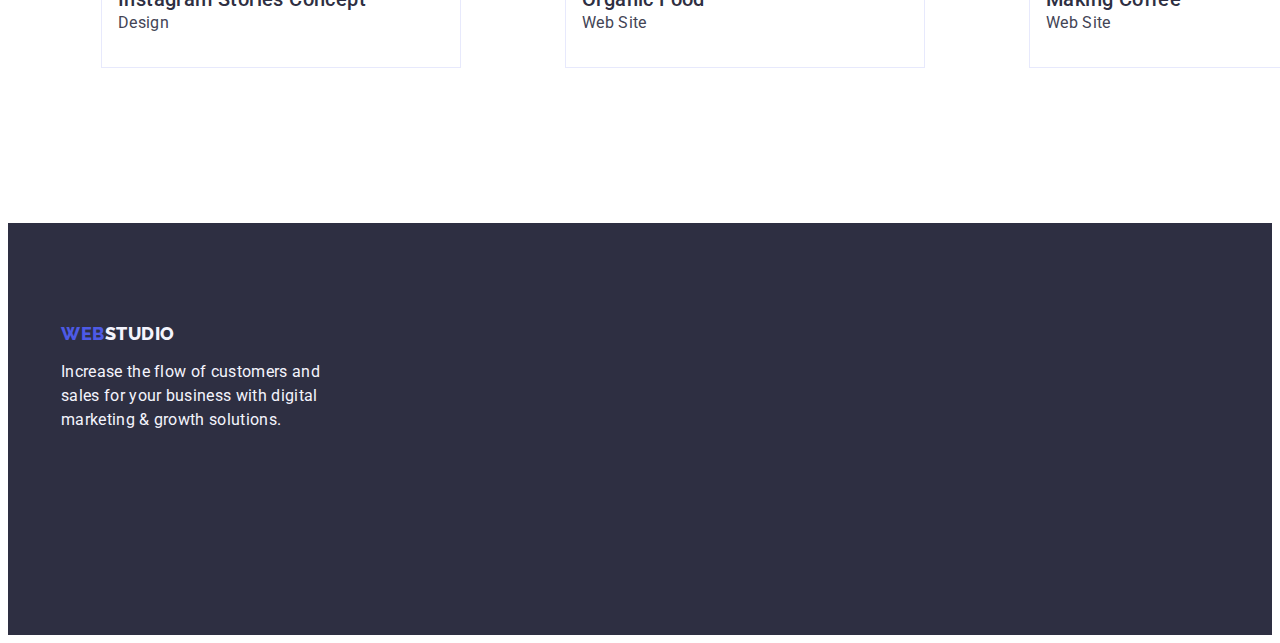
==== commit 5c88cf7f: "new hw" ====
--- a/portfolio.html
+++ b/portfolio.html
@@ -84,6 +84,7 @@
         </div>
       </section>
       <section class="images-portfolio">
+        <div class="container">
         <h2 class="h2a">A</h2>
         <ul class="titles">
           <li class="cards-portfolio">
@@ -239,6 +240,7 @@
               </figure>
           </li>
         </ul>
+        </div>
       </section>
     </main>
     <footer class="footer-background">
--- a/css/styles.css
+++ b/css/styles.css
@@ -418,6 +418,11 @@
   text-align: center;
   gap: 8px;
 }
+.card-content {
+  padding-bottom: 32px;
+  padding-top: 32px;
+  text-align: center;
+}
 .footer-text {
   color: var(--cloud, #f4f4fd);
   font-size: 16px;
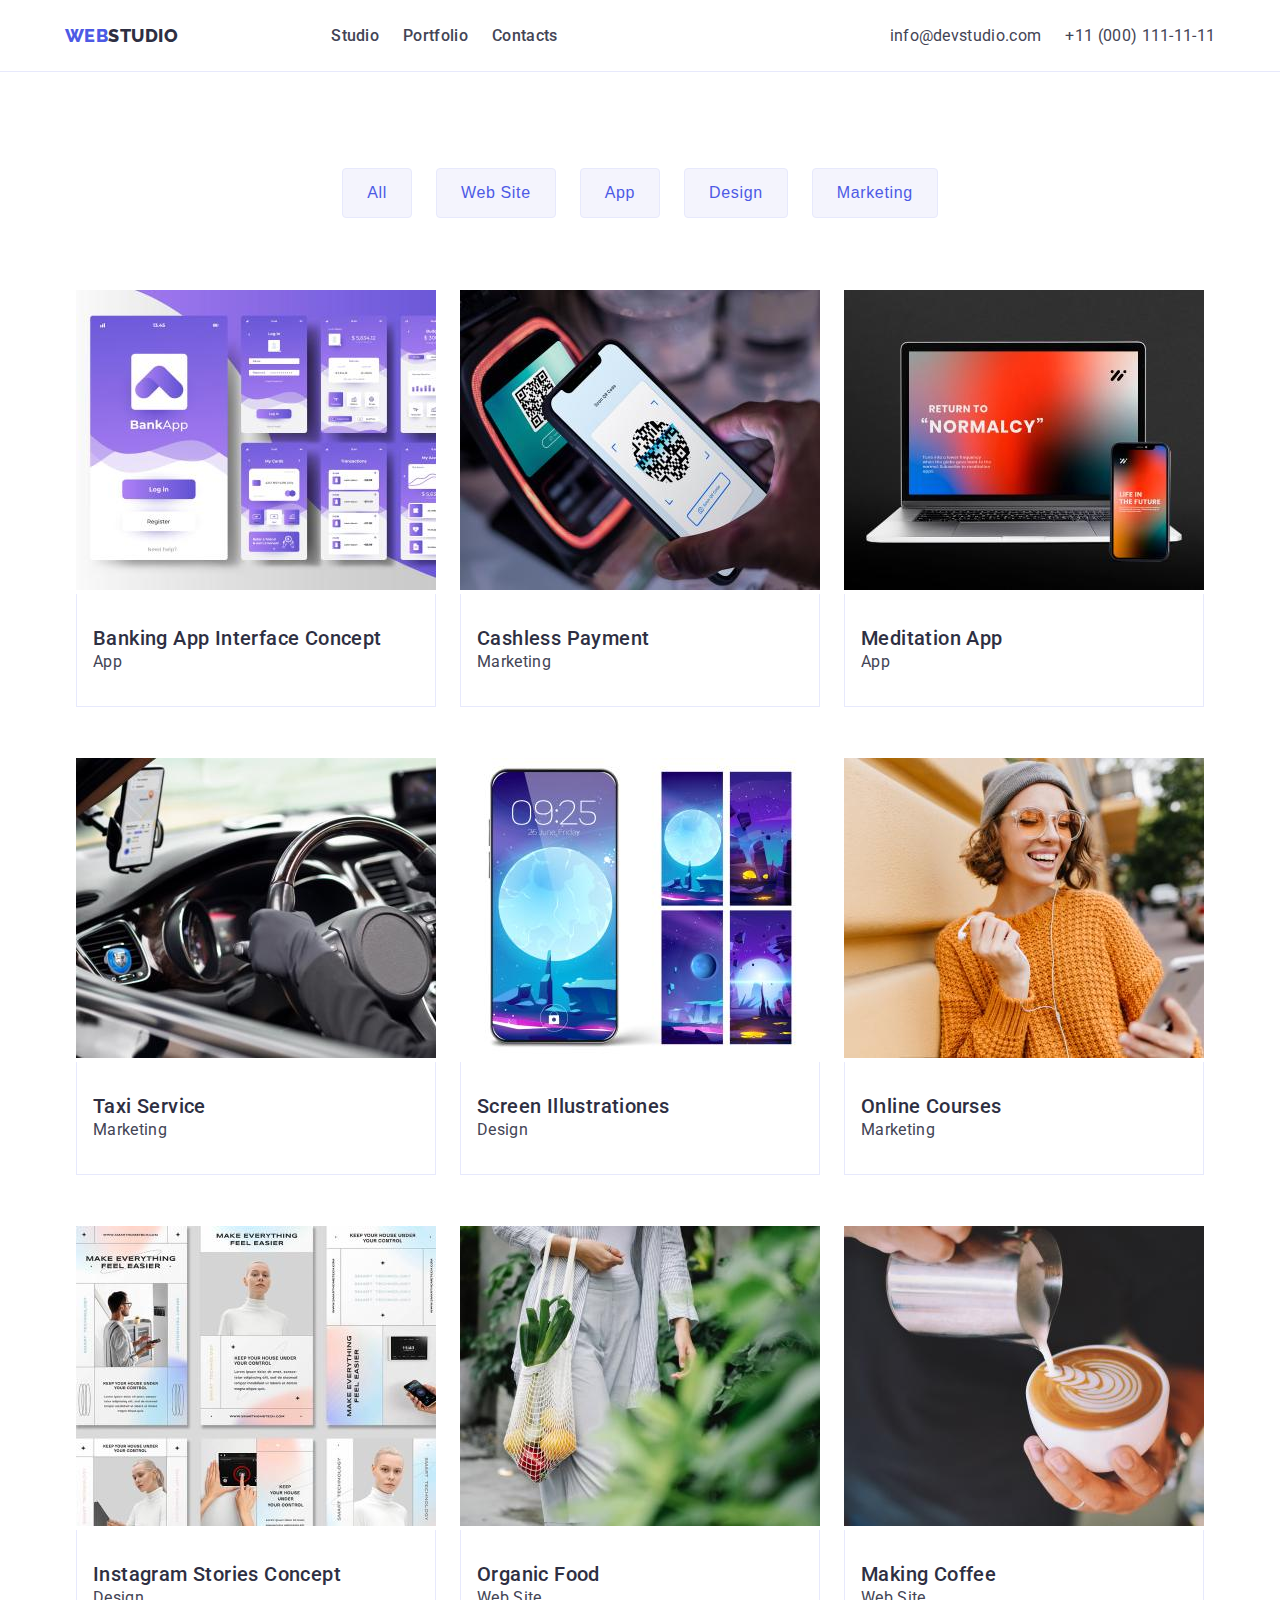
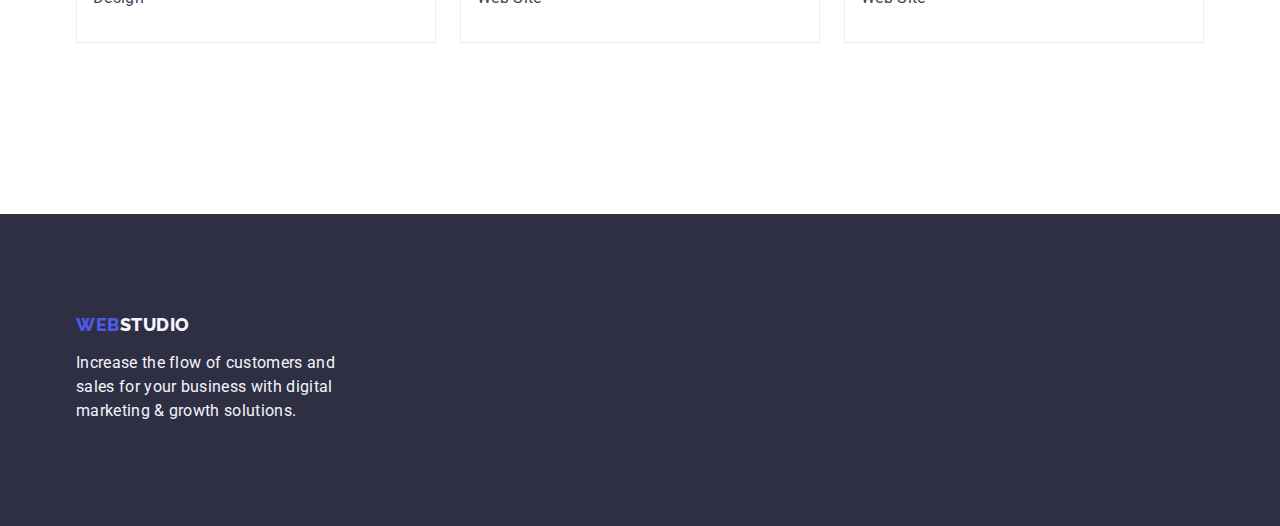
==== commit 84c70562: "new hw" ====
--- a/portfolio.html
+++ b/portfolio.html
@@ -22,72 +22,78 @@
   <body>
     <header>
       <div class="container-page-header">
-        <address>
         <nav class="nav">
-          <a href="./index.html" class="web-logo"
-            ><span>Web</span>
-            <span class="studio-logo">Studio </span>
-          </a>
-          </div>
-          
-          <div class="cards">
-          <ul class="list">
-            <li>
-              <a href="./index.html" class="link">Studio</a>
-            </li>
-            <li>
-              <a href="./portfolio.html" class="link">Portfolio</a>
-            </li>
-            <li><a href="" class="link">Contacts</a></li>
-          </ul>
-          </div>
-        </nav>
-          <ul class="list">
-            <li>
-              <a
+          <address>
+            <a href="./index.html" class="web-logo"
+              ><span>Web</span>
+              <span class="studio-logo">Studio </span>
+            </a>
+      </div>
+            <div class="cards">
+              <ul class="list">
+                <li>
+                  <a href="./index.html" class="link">Studio</a>
+                </li>
+                <li>
+                  <a href="./portfolio.html" class="link">Portfolio</a>
+                </li>
+                <li>
+                  <a href="" class="link">Contacts</a>
+                </li>
+              </ul>
+            </div>
+            <ul class="list">
+              <li>
+                <a
                 href="mailto:info@devstudio.com"
                 target="_blank"
                 class="nav-contact"
                 >info@devstudio.com
-              </a>
-            </li>
-            <li>
-              <a href="tel:+11(000)1111111" class="nav-contact"
-                >+11 (000) 111-11-11</a
-              >
-            </li>
-          </ul>
-        </div>
-      </address>
+                </a>
+              </li>
+              <li>
+                <a href="tel:+11(000)1111111" class="nav-contact"
+                >+11 (000) 111-11-11</a>
+              </li>
+            </ul>
+          </address>
+        </nav>
+      </div>
     </header>
     <main>
       <section>
         <h1 class="main-header-portfolio">Portfolio</h1>
         <div class="container">
-        <ul class="list-portfolio">
-          <li>
-            <button type="button" class="button-list-portfolio">All</button>
-          </li>
-          <li>
-            <button type="button" class="button-list-portfolio">Web Site</button>
-          </li>
-          <li>
-            <button type="button" class="button-list-portfolio">App</button>
-          </li>
-          <li>
-            <button type="button" class="button-list-portfolio">Design</button>
-          </li>
-          <li>
-            <button type="button" class="button-list-portfolio">Marketing</button>
-          </li>
-        </ul>
+          <ul class="list-portfolio">
+            <li>
+              <button type="button" class="button-list-portfolio">All</button>
+            </li>
+            <li>
+              <button type="button" class="button-list-portfolio">
+                Web Site
+              </button>
+            </li>
+            <li>
+              <button type="button" class="button-list-portfolio">App</button>
+            </li>
+            <li>
+              <button type="button" class="button-list-portfolio">
+                Design
+              </button>
+            </li>
+            <li>
+              <button type="button" class="button-list-portfolio">
+                Marketing
+              </button>
+            </li>
+          </ul>
         </div>
       </section>
       <section class="images-portfolio">
         <div class="container">
-        <h2 class="h2a">A</h2>
-        <ul class="titles">
-          <li class="cards-portfolio">
+          <h2 class="h2a">A</h2>
+          <ul class="titles">
+            <li class="cards-portfolio">
               <figure class="figure-portfolio">
                 <img
                   src="images/bank-interface.jpg"
@@ -97,31 +103,31 @@
                 />
                 <figcaption>
                   <div class="project-names">
-                  <h3 class="card-title-portfolio">
-                    Banking App Interface Concept
-                  </h3>
-                  <p class="card-description">App</p>
-                  </div>
-                </figcaption>
-              </figure>
-          </li>
-          <li class="cards-portfolio">
-            <figure class="figure-portfolio">
-              <img
-                src="images/qr-scan-on-phone.jpg"
-                alt="Qr scan opened in phone"
-                width="360"
-                height="300"
-              />
-              <figcaption>
-                <div class="project-names">
-                <h3 class="card-title-portfolio">Cashless Payment</h3>
-                <p class="card-description">Marketing</p>
-                </div>
-              </figcaption>
-            </figure>
-          </li>
-          <li class="cards-portfolio">
+                    <h3 class="card-title-portfolio">
+                      Banking App Interface Concept
+                    </h3>
+                    <p class="card-description">App</p>
+                  </div>
+                </figcaption>
+              </figure>
+            </li>
+            <li class="cards-portfolio">
+              <figure class="figure-portfolio">
+                <img
+                  src="images/qr-scan-on-phone.jpg"
+                  alt="Qr scan opened in phone"
+                  width="360"
+                  height="300"
+                />
+                <figcaption>
+                  <div class="project-names">
+                    <h3 class="card-title-portfolio">Cashless Payment</h3>
+                    <p class="card-description">Marketing</p>
+                  </div>
+                </figcaption>
+              </figure>
+            </li>
+            <li class="cards-portfolio">
               <figure class="figure-portfolio">
                 <img
                   src="images/laptop.jpg"
@@ -131,15 +137,15 @@
                 />
                 <figcaption>
                   <div class="project-names">
-                  <h3 class="card-title-portfolio">Meditation App</h3>
-                  <p class="card-description">App</p>
-                  </div>
-                </figcaption>
-              </figure>
-          </li>
+                    <h3 class="card-title-portfolio">Meditation App</h3>
+                    <p class="card-description">App</p>
+                  </div>
+                </figcaption>
+              </figure>
+            </li>
           </ul>
           <ul class="titles">
-          <li class="cards-portfolio">
+            <li class="cards-portfolio">
               <figure class="figure-portfolio">
                 <img
                   src="images/driving-wheel.jpg"
@@ -149,13 +155,13 @@
                 />
                 <figcaption>
                   <div class="project-names">
-                  <h3 class="card-title-portfolio">Taxi Service</h3>
-                  <p class="card-description">Marketing</p>
-                  </div>
-                </figcaption>
-              </figure>
-          </li>
-          <li class="cards-portfolio">
+                    <h3 class="card-title-portfolio">Taxi Service</h3>
+                    <p class="card-description">Marketing</p>
+                  </div>
+                </figcaption>
+              </figure>
+            </li>
+            <li class="cards-portfolio">
               <figure class="figure-portfolio">
                 <img
                   src="images/smartphone-luna.jpg"
@@ -165,13 +171,13 @@
                 />
                 <figcaption>
                   <div class="project-names">
-                  <h3 class="card-title-portfolio">Screen Illustrationes</h3>
-                  <p class="card-description">Design</p>
-                  </div>
-                </figcaption>
-              </figure>
-          </li>
-          <li class="cards-portfolio">
+                    <h3 class="card-title-portfolio">Screen Illustrationes</h3>
+                    <p class="card-description">Design</p>
+                  </div>
+                </figcaption>
+              </figure>
+            </li>
+            <li class="cards-portfolio">
               <figure class="figure-portfolio">
                 <img
                   src="images/happy-woman.jpg"
@@ -181,15 +187,15 @@
                 />
                 <figcaption>
                   <div class="project-names">
-                  <h3 class="card-title-portfolio">Online Courses</h3>
-                  <p class="card-description">Marketing</p>
-                  </div>
-                </figcaption>
-              </figure>
-          </li>
+                    <h3 class="card-title-portfolio">Online Courses</h3>
+                    <p class="card-description">Marketing</p>
+                  </div>
+                </figcaption>
+              </figure>
+            </li>
           </ul>
           <ul class="titles">
-          <li class="cards-portfolio">
+            <li class="cards-portfolio">
               <figure class="figure-portfolio">
                 <img
                   src="images/house-safety-manual.jpg"
@@ -199,15 +205,15 @@
                 />
                 <figcaption>
                   <div class="project-names">
-                  <h3 class="card-title-portfolio">
-                    Instagram Stories Concept
-                  </h3>
-                  <p class="card-description">Design</p>
-                  </div>
-                </figcaption>
-              </figure>
-          </li>
-          <li class="cards-portfolio">
+                    <h3 class="card-title-portfolio">
+                      Instagram Stories Concept
+                    </h3>
+                    <p class="card-description">Design</p>
+                  </div>
+                </figcaption>
+              </figure>
+            </li>
+            <li class="cards-portfolio">
               <figure class="figure-portfolio">
                 <img
                   src="images/shopping-bag.jpg"
@@ -217,13 +223,13 @@
                 />
                 <figcaption>
                   <div class="project-names">
-                  <h3 class="card-title-portfolio">Organic Food</h3>
-                  <p class="card-description">Web Site</p>
-                  </div>
-                </figcaption>
-              </figure>
-          </li>
-          <li class="cards-portfolio">
+                    <h3 class="card-title-portfolio">Organic Food</h3>
+                    <p class="card-description">Web Site</p>
+                  </div>
+                </figcaption>
+              </figure>
+            </li>
+            <li class="cards-portfolio">
               <figure class="figure-portfolio">
                 <img
                   src="images/latte-art.jpg"
@@ -233,13 +239,13 @@
                 />
                 <figcaption>
                   <div class="project-names">
-                  <h3 class="card-title-portfolio">Making Coffee</h3>
-                  <p class="card-description">Web Site</p>
-                  </div>
-                </figcaption>
-              </figure>
-          </li>
-        </ul>
+                    <h3 class="card-title-portfolio">Making Coffee</h3>
+                    <p class="card-description">Web Site</p>
+                  </div>
+                </figcaption>
+              </figure>
+            </li>
+          </ul>
         </div>
       </section>
     </main>
--- a/css/styles.css
+++ b/css/styles.css
@@ -3,6 +3,11 @@
   --primarycolor: #2e2f42;
   --whitecolor: #ffffff;
   --secondarycolor: #4d5ae5;
+}
+* {
+  box-sizing: border-box;
+  margin: 0;
+  padding: 0;
 }
 html {
   overflow: auto;
@@ -225,7 +230,7 @@
   line-height: 1.5;
   letter-spacing: 0.04em;
   cursor: pointer;
-  font-family: "Roboto" sans-serif;
+  font-family: "Roboto", sans-serif;
 }
 .button-list:hover,
 .button-list:focus,
@@ -239,7 +244,7 @@
 }
 .card-title-portfolio {
   color: var(--navyblue, #2e2f42);
-  font-family: "Roboto" sans-serif;
+  font-family: "Roboto", sans-serif;
   font-size: 20px;
   font-style: normal;
   font-weight: 500;
@@ -472,6 +477,16 @@
   display: flex;
   gap: 24px;
 }
+.cards-portfolio {
+  display: flex;
+  width: 360px;
+  height: 420px;
+  padding-bottom: 0px;
+  flex-direction: column;
+  align-items: flex-start;
+  gap: 32px;
+  flex-shrink: 0;
+}
 
 .figure-portfolio {
   display: block;
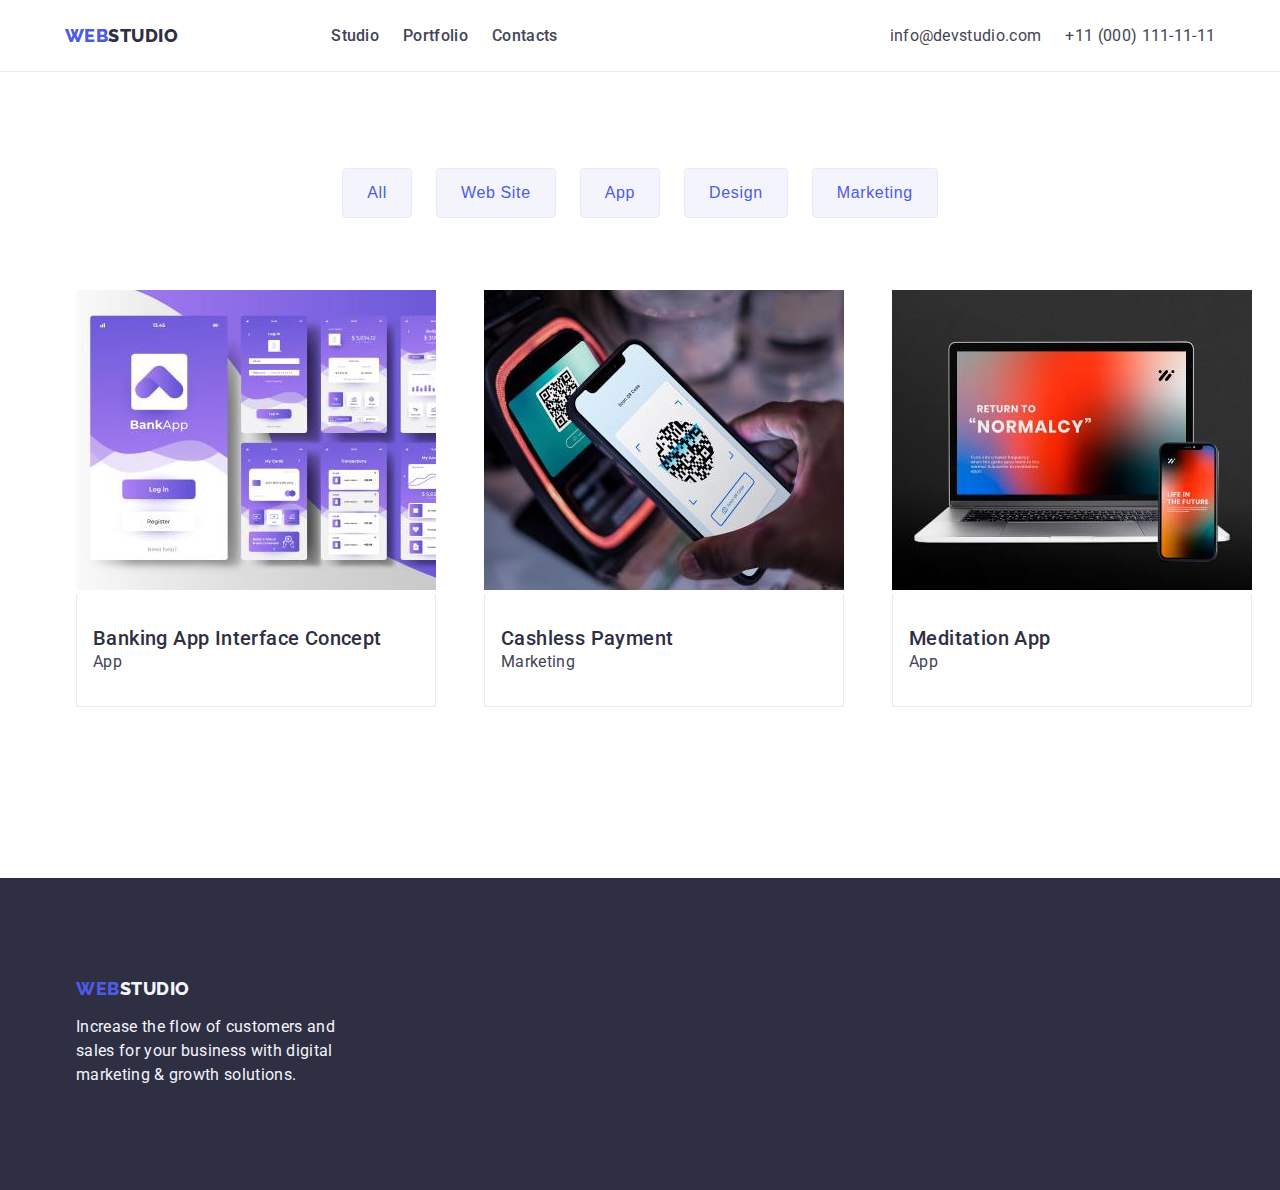
==== commit 748e69fa: "new hw" ====
--- a/portfolio.html
+++ b/portfolio.html
@@ -20,6 +20,7 @@
     <link rel="stylesheet" href="./css/styles.css" />
   </head>
   <body>
+    <body>
     <header>
       <div class="container-page-header">
         <nav class="nav">
@@ -28,37 +29,37 @@
               ><span>Web</span>
               <span class="studio-logo">Studio </span>
             </a>
-      </div>
-            <div class="cards">
-              <ul class="list">
-                <li>
-                  <a href="./index.html" class="link">Studio</a>
-                </li>
-                <li>
-                  <a href="./portfolio.html" class="link">Portfolio</a>
-                </li>
-                <li>
-                  <a href="" class="link">Contacts</a>
-                </li>
-              </ul>
-            </div>
-            <ul class="list">
-              <li>
-                <a
-                href="mailto:info@devstudio.com"
-                target="_blank"
-                class="nav-contact"
-                >info@devstudio.com
-                </a>
-              </li>
-              <li>
-                <a href="tel:+11(000)1111111" class="nav-contact"
-                >+11 (000) 111-11-11</a>
-              </li>
-            </ul>
           </address>
         </nav>
       </div>
+      <div class="cards">
+        <ul class="list">
+          <li>
+            <a href="./index.html" class="link">Studio</a>
+          </li>
+          <li>
+            <a href="./portfolio.html" class="link">Portfolio</a>
+          </li>
+          <li>
+            <a href="" class="link">Contacts</a>
+          </li>
+        </ul>
+      </div>
+      <ul class="list">
+        <li>
+          <a
+            href="mailto:info@devstudio.com"
+            target="_blank"
+            class="nav-contact"
+            >info@devstudio.com
+          </a>
+        </li>
+        <li>
+          <a href="tel:+11(000)1111111" class="nav-contact"
+            >+11 (000) 111-11-11</a
+          >
+        </li>
+      </ul>
     </header>
     <main>
       <section>
@@ -143,8 +144,6 @@
                 </figcaption>
               </figure>
             </li>
-          </ul>
-          <ul class="titles">
             <li class="cards-portfolio">
               <figure class="figure-portfolio">
                 <img
@@ -193,8 +192,6 @@
                 </figcaption>
               </figure>
             </li>
-          </ul>
-          <ul class="titles">
             <li class="cards-portfolio">
               <figure class="figure-portfolio">
                 <img
--- a/css/styles.css
+++ b/css/styles.css
@@ -49,7 +49,7 @@
   flex-shrink: 0;
   border-bottom: 1px solid #e7e9fc;
 }
-.page-header {
+.container-page-header {
   display: flex;
   align-items: center;
   justify-content: space-between;
@@ -446,8 +446,8 @@
   display: flex;
   justify-content: center;
   align-items: flex-start;
-  gap: 24px;
-  margin-bottom: 72px;
+  column-gap: 24px;
+  padding-bottom: 72px;
 }
 .button-list-portfolio {
   display: flex;
@@ -473,9 +473,11 @@
 }
 
 .titles {
+  display: flex;
+  flex-basis: calc((100% - 10px) / 3);
   padding-bottom: 48px;
-  display: flex;
-  gap: 24px;
+  row-gap: 24px;
+  column-gap: 48px;
 }
 .cards-portfolio {
   display: flex;
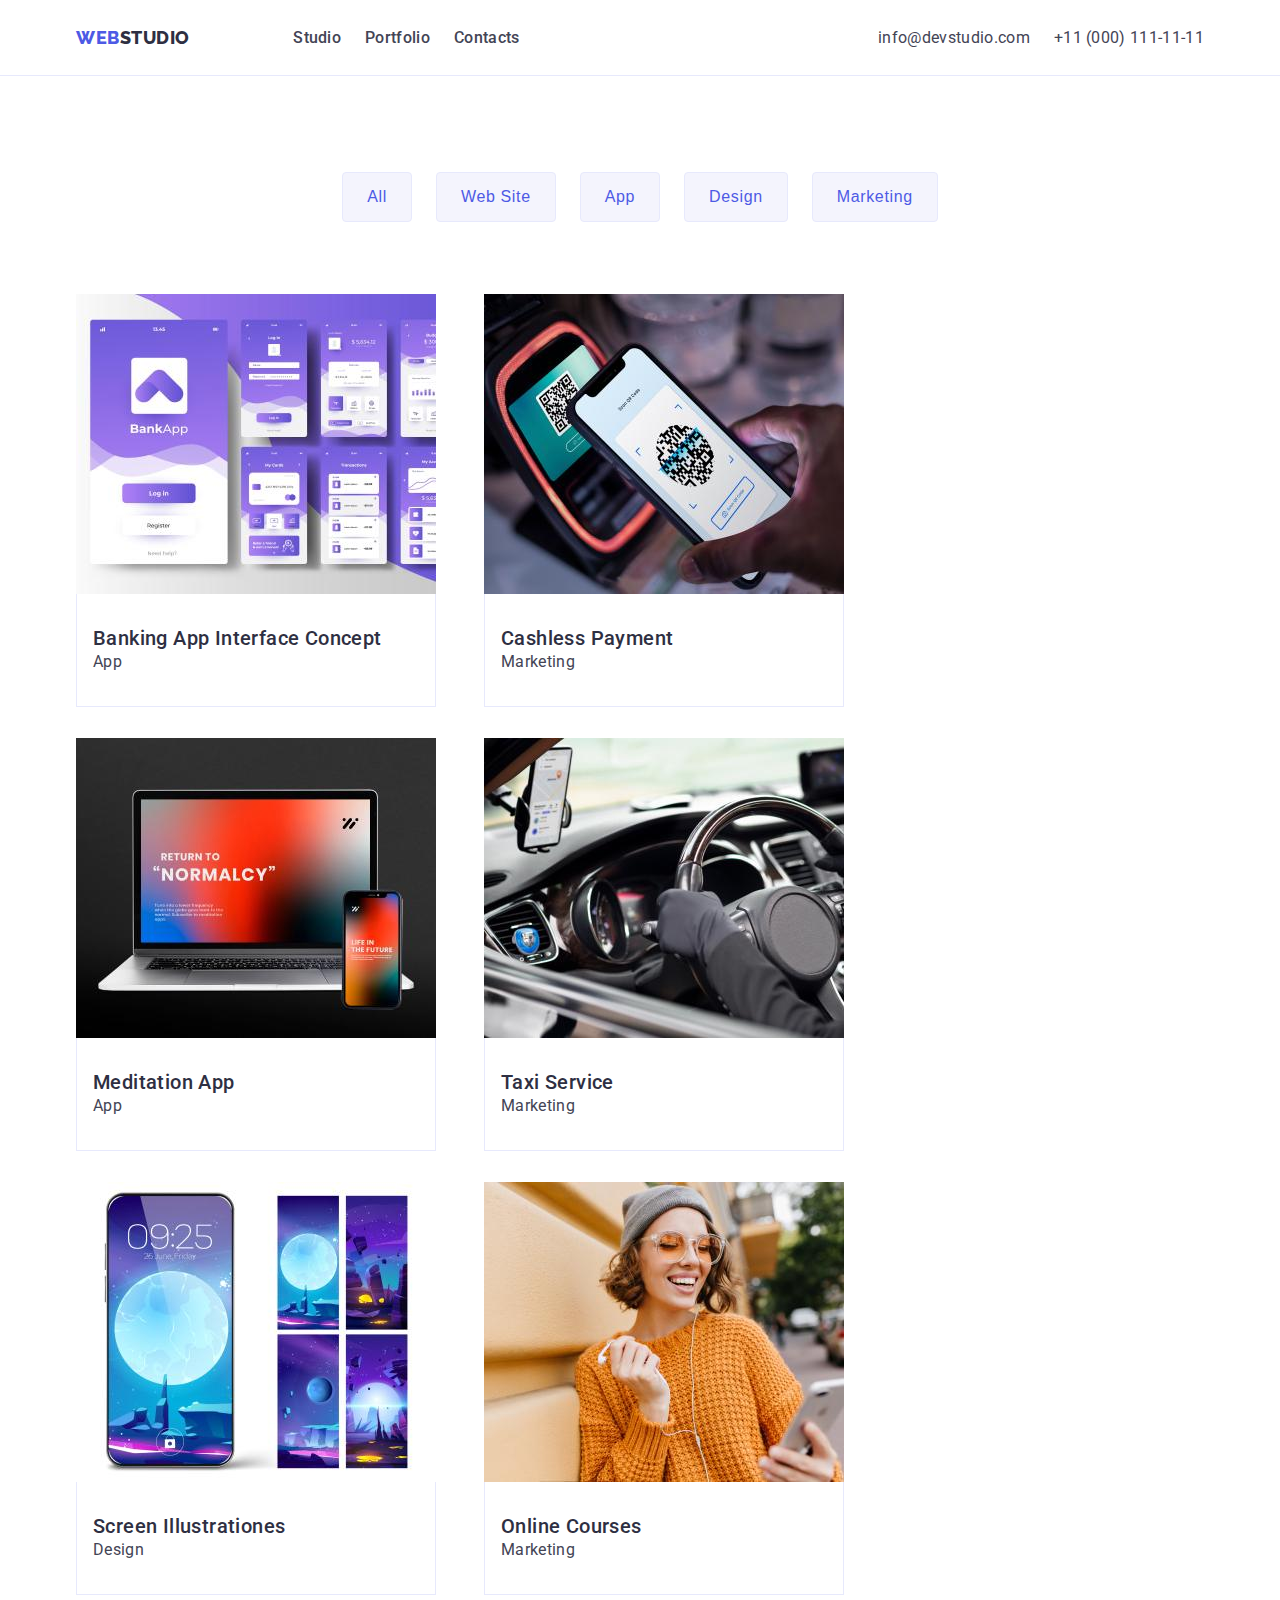
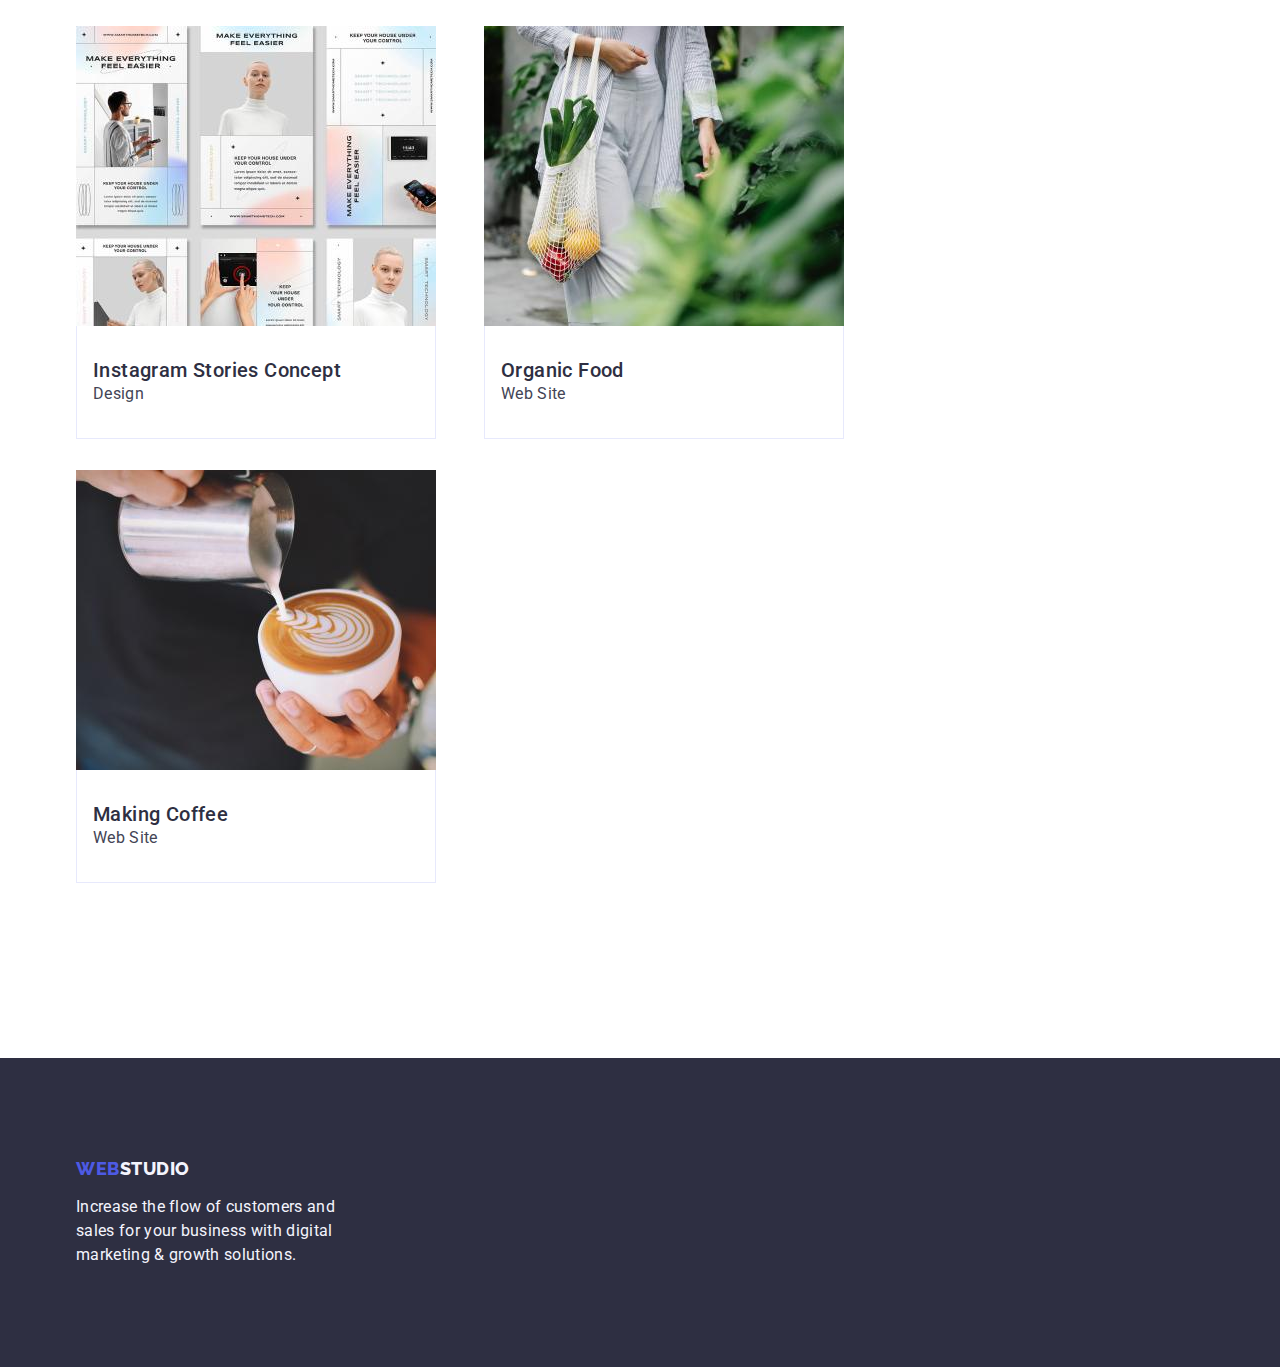
==== commit 9a0e55eb: "new hw" ====
--- a/portfolio.html
+++ b/portfolio.html
@@ -31,35 +31,35 @@
             </a>
           </address>
         </nav>
-      </div>
-      <div class="cards">
+        <div class="cards">
+          <ul class="list">
+            <li>
+              <a href="./index.html" class="link">Studio</a>
+            </li>
+            <li>
+              <a href="./portfolio.html" class="link">Portfolio</a>
+            </li>
+            <li>
+              <a href="" class="link">Contacts</a>
+            </li>
+          </ul>
+        </div>
         <ul class="list">
           <li>
-            <a href="./index.html" class="link">Studio</a>
+            <a
+              href="mailto:info@devstudio.com"
+              target="_blank"
+              class="nav-contact"
+              >info@devstudio.com
+            </a>
           </li>
           <li>
-            <a href="./portfolio.html" class="link">Portfolio</a>
-          </li>
-          <li>
-            <a href="" class="link">Contacts</a>
+            <a href="tel:+11(000)1111111" class="nav-contact"
+              >+11 (000) 111-11-11</a
+            >
           </li>
         </ul>
       </div>
-      <ul class="list">
-        <li>
-          <a
-            href="mailto:info@devstudio.com"
-            target="_blank"
-            class="nav-contact"
-            >info@devstudio.com
-          </a>
-        </li>
-        <li>
-          <a href="tel:+11(000)1111111" class="nav-contact"
-            >+11 (000) 111-11-11</a
-          >
-        </li>
-      </ul>
     </header>
     <main>
       <section>
--- a/css/styles.css
+++ b/css/styles.css
@@ -43,16 +43,23 @@
 }
 header {
   display: flex;
-  height: 72px;
   justify-content: center;
   align-items: center;
   flex-shrink: 0;
   border-bottom: 1px solid #e7e9fc;
 }
+img {
+  display: block;
+  max-width: 100%;
+  height: auto;
+}
 .container-page-header {
   display: flex;
   align-items: center;
   justify-content: space-between;
+  width: 1158px;
+  margin: 0 auto;
+  padding: 0 15px;
 }
 .nav .web-logo {
   color: var(--iris, #4d5ae5);
@@ -292,7 +299,6 @@
   align-items: center;
   justify-content: flex-start;
   flex-wrap: nowrap;
-  margin-left: 76px;
   margin-right: 332px;
 }
 .nav-contact {
@@ -325,11 +331,11 @@
   align-items: flex-start;
   box-shadow: 0px 4px 4px 0px rgba(0, 0, 0, 0.15);
   margin: auto;
+  margin-bottom: 156px;
   white-space: nowrap;
 }
 .features {
   width: 1128px;
-  height: 104px;
   flex-shrink: 0;
   margin: 120px 156px;
 }
@@ -342,8 +348,6 @@
 }
 .header {
   display: flex;
-  width: auto;
-  height: auto;
   justify-content: center;
   align-items: center;
   flex-shrink: 0;
@@ -356,13 +360,11 @@
 }
 .front-page {
   width: 100%;
-  height: 600px;
   flex-shrink: 0;
   text-align: center;
 }
 .footer-background {
   width: auto;
-  height: 312px;
   flex-shrink: 0;
   padding-top: 100px;
 }
@@ -474,13 +476,17 @@
 
 .titles {
   display: flex;
-  flex-basis: calc((100% - 10px) / 3);
+  flex-wrap: wrap;
   padding-bottom: 48px;
   row-gap: 24px;
   column-gap: 48px;
 }
+.titles > li {
+  flex-basis: calc((100% - 48px) / 3);
+}
 .cards-portfolio {
   display: flex;
+  flex-wrap: wrap;
   width: 360px;
   height: 420px;
   padding-bottom: 0px;
@@ -492,10 +498,6 @@
 
 .figure-portfolio {
   display: block;
-  justify-content: center;
-  align-items: flex-start;
-  width: 360px;
-  height: 388px;
 }
 .project-names {
   gap: 8px;
